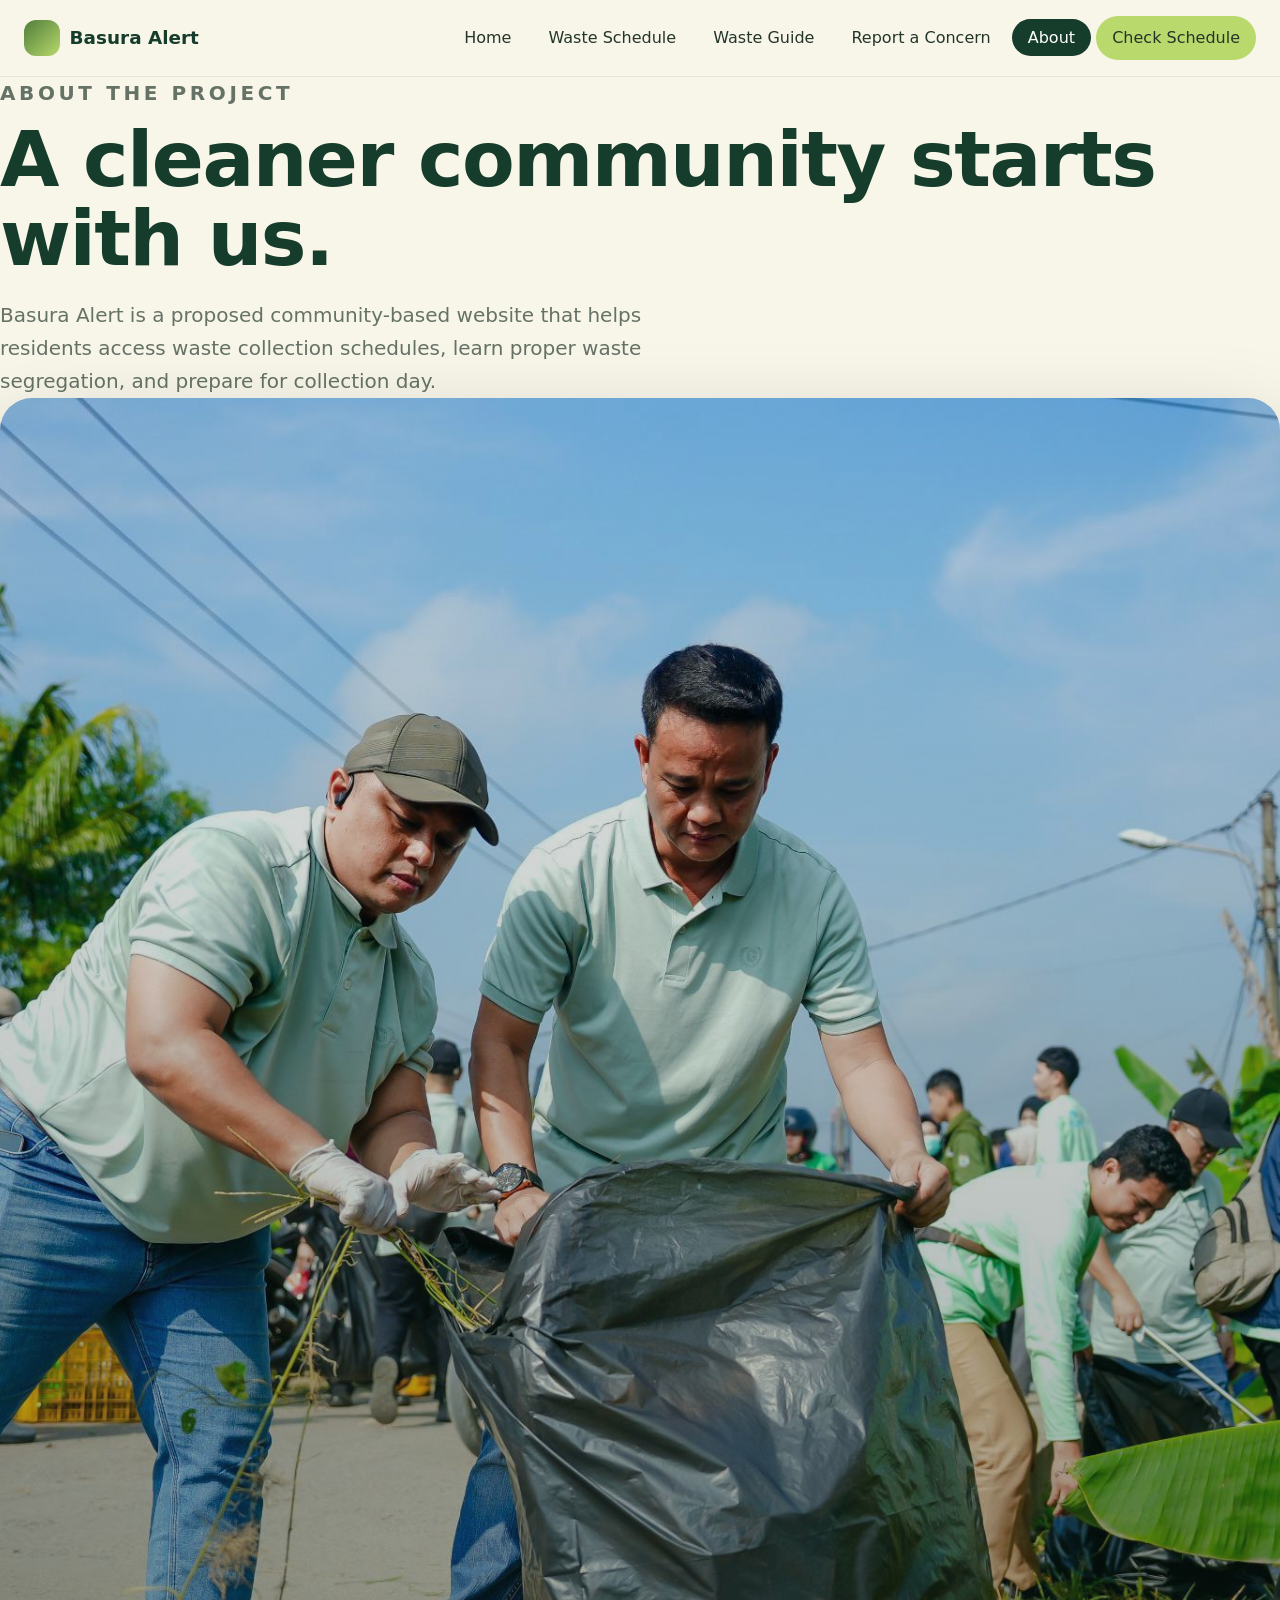
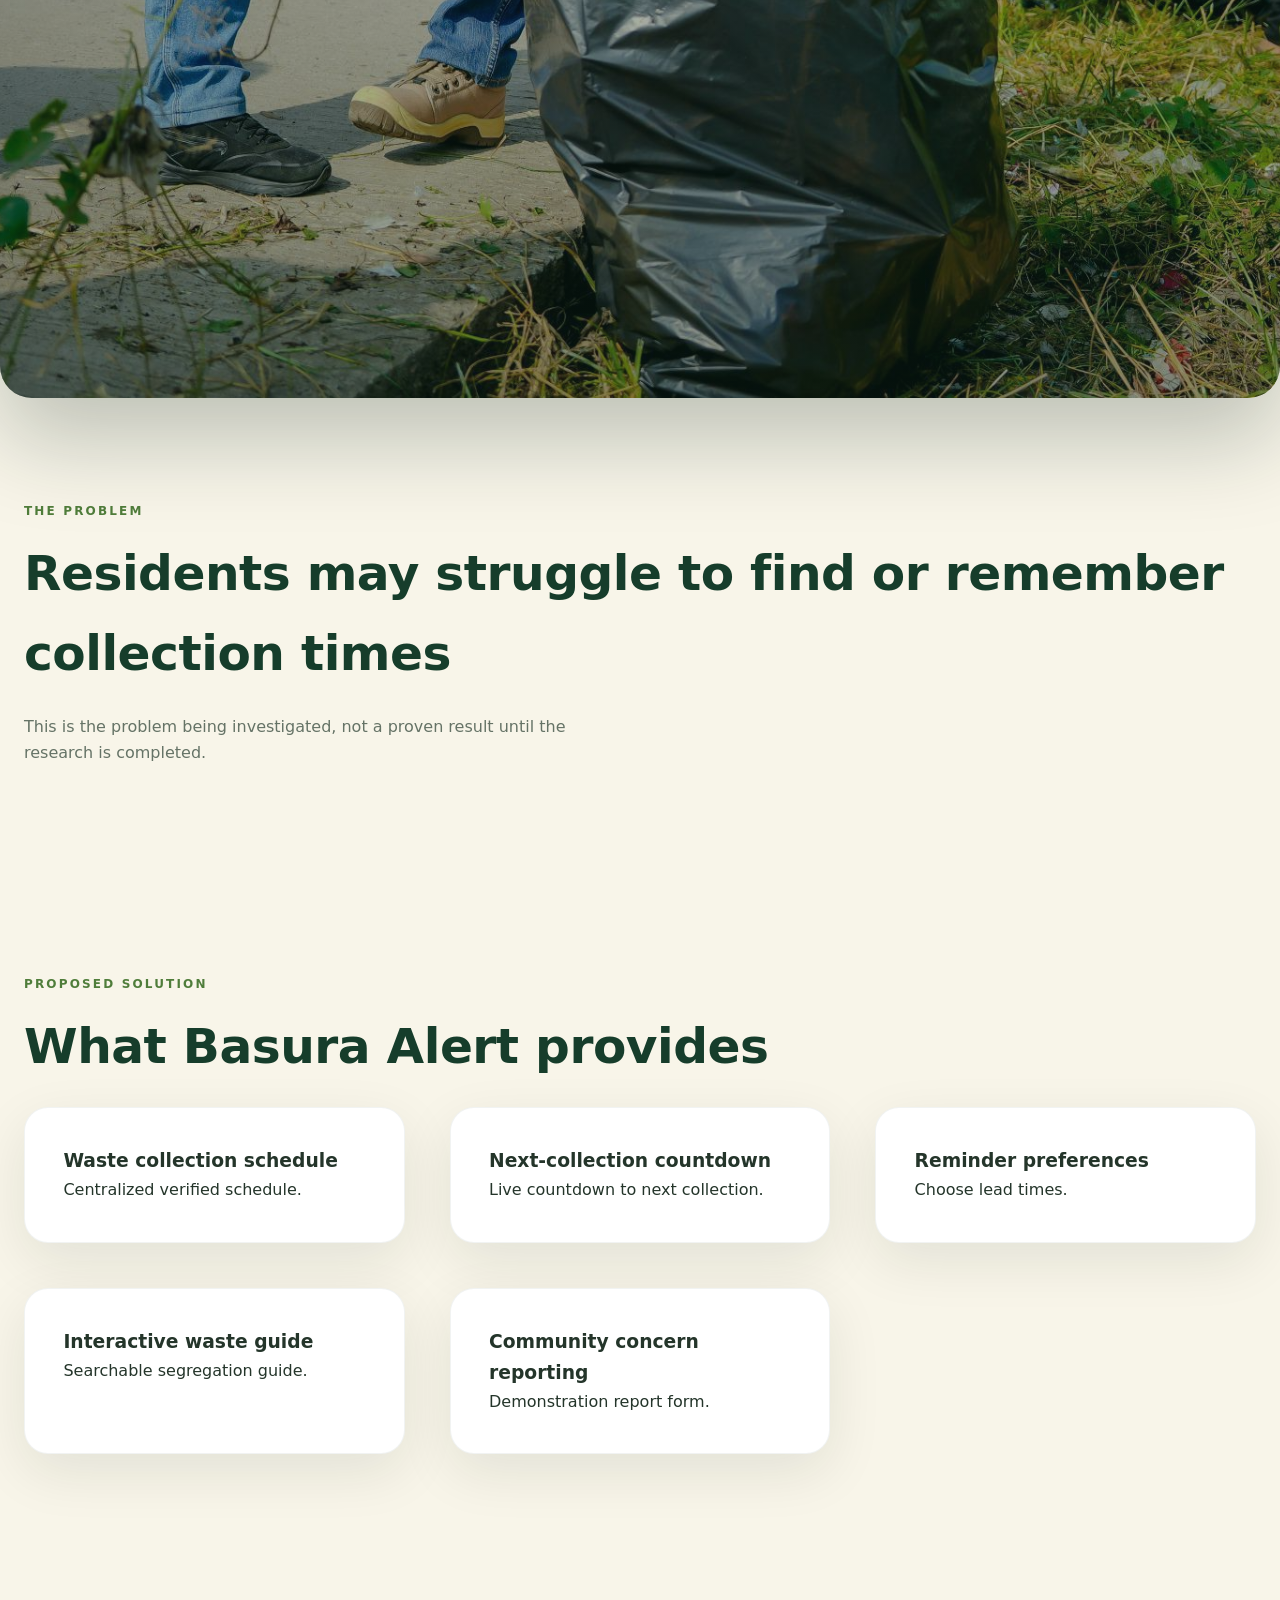
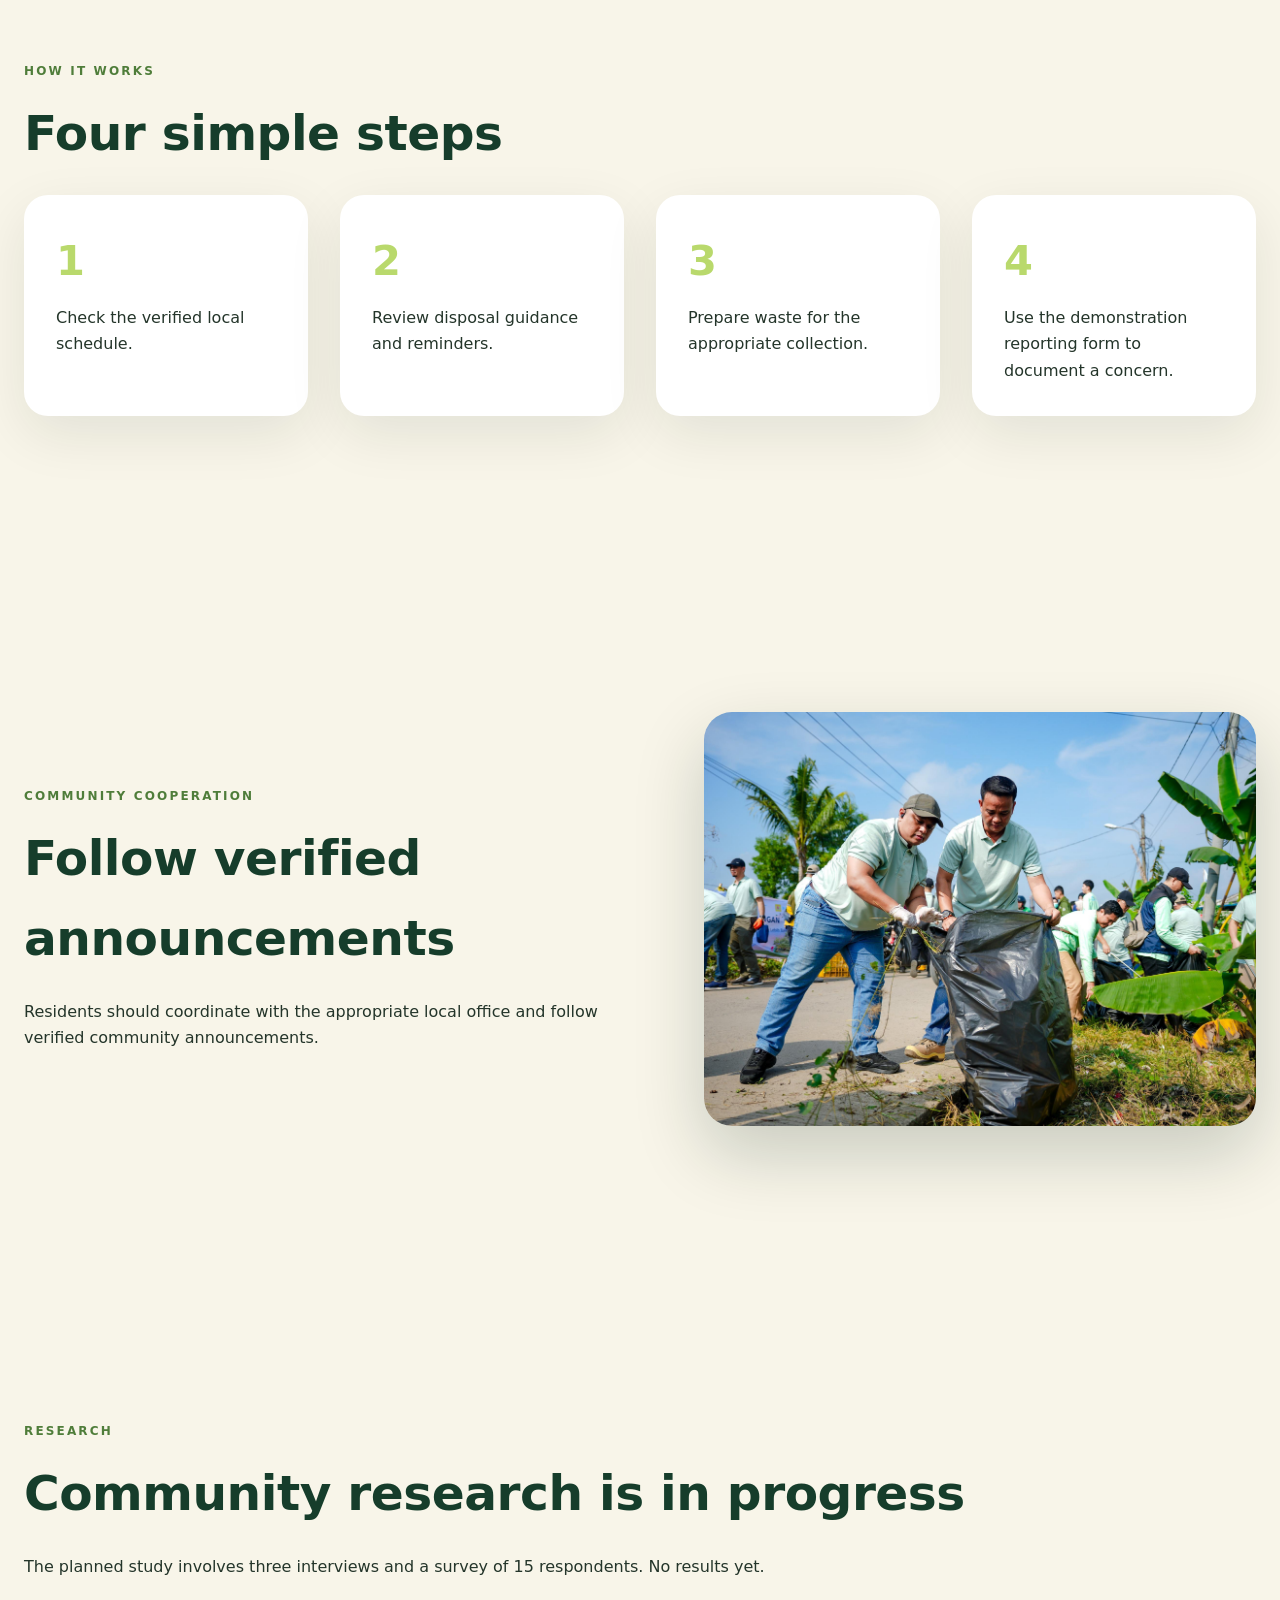
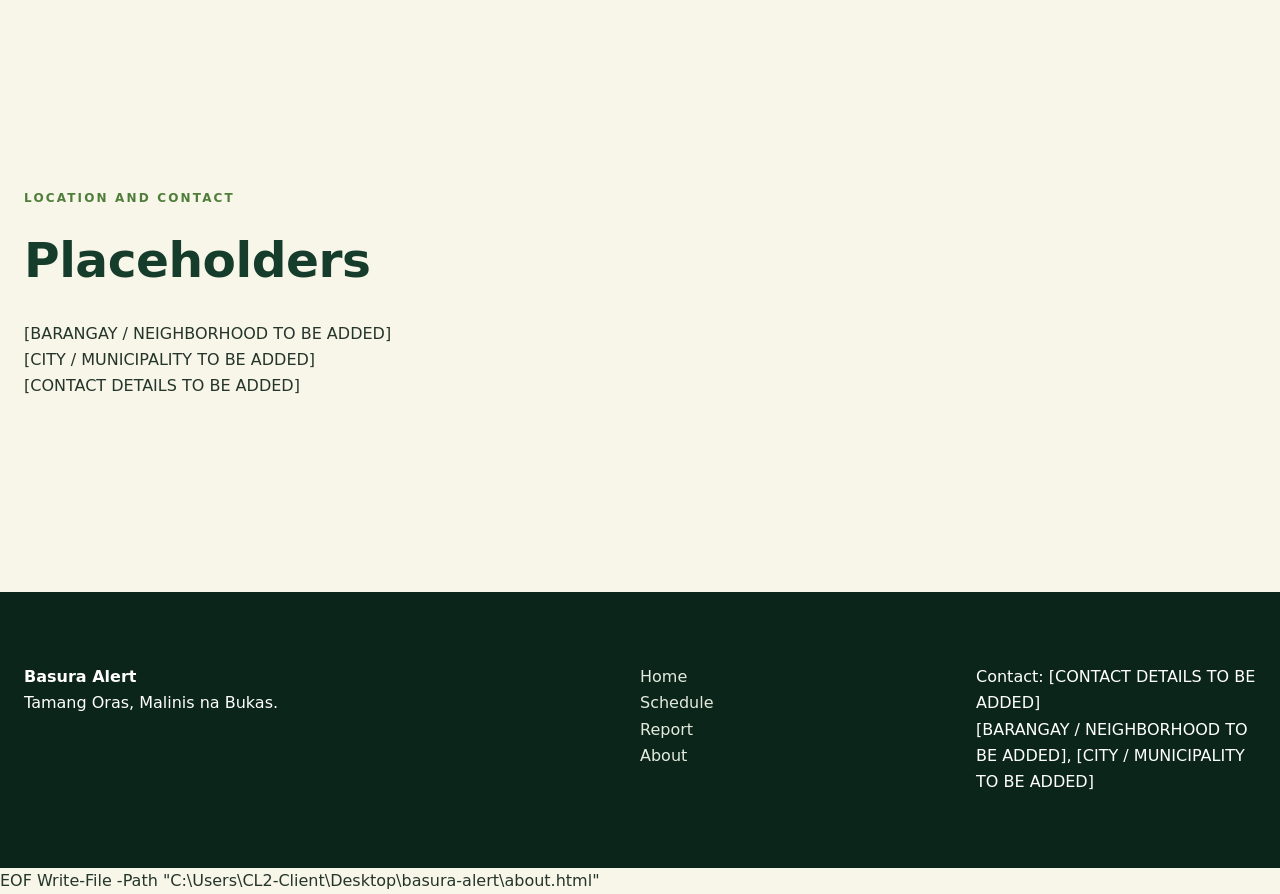
==== about.html @ 5c28e314 "Initial commit of Basura Alert website" ====
<!DOCTYPE html>
<html lang="en">
<head>
  <meta charset="UTF-8" />
  <meta name="viewport" content="width=device-width, initial-scale=1.0" />
  <title>Basura Alert — About</title>
  <link rel="stylesheet" href="css/style.css" />
</head>
<body>
  <header class="site-header">
    <div class="inner">
      <a class="brand" href="index.html"><span class="brand-mark"></span> Basura Alert</a>
      <button class="nav-toggle" aria-label="Toggle navigation">Menu</button>
      <nav class="menu">
        <a href="index.html">Home</a>
        <a href="schedule.html">Waste Schedule</a>
        <a href="schedule.html#guide">Waste Guide</a>
        <a href="report.html">Report a Concern</a>
        <a href="about.html" class="active">About</a>
        <a class="btn" href="schedule.html">Check Schedule</a>
      </nav>
    </div>
  </header>
  <main>
    <section class="hero" style="min-height:70vh">
      <div>
        <p class="eyebrow">About the project</p>
        <h1>A cleaner community starts with us.</h1>
        <p>Basura Alert is a proposed community-based website that helps residents access waste collection schedules, learn proper waste segregation, and prepare for collection day.</p>
      </div>
      <div class="hero-media">
        <img src="assets/images/community-cleanup.jpg" alt="Community cleanup" />
      </div>
    </section>

    <section class="section">
      <p class="eyebrow">The problem</p>
      <h2 class="section-title">Residents may struggle to find or remember collection times</h2>
      <p style="max-width:60ch;color:var(--muted)">This is the problem being investigated, not a proven result until the research is completed.</p>
    </section>

    <section class="section">
      <p class="eyebrow">Proposed solution</p>
      <h2 class="section-title">What Basura Alert provides</h2>
      <div class="grid-3">
        <div class="card"><h3>Waste collection schedule</h3><p>Centralized verified schedule.</p></div>
        <div class="card"><h3>Next-collection countdown</h3><p>Live countdown to next collection.</p></div>
        <div class="card"><h3>Reminder preferences</h3><p>Choose lead times.</p></div>
        <div class="card"><h3>Interactive waste guide</h3><p>Searchable segregation guide.</p></div>
        <div class="card"><h3>Community concern reporting</h3><p>Demonstration report form.</p></div>
      </div>
    </section>

    <section class="section">
      <p class="eyebrow">How it works</p>
      <h2 class="section-title">Four simple steps</h2>
      <div class="how">
        <div class="step"><div class="step-num">1</div><p>Check the verified local schedule.</p></div>
        <div class="step"><div class="step-num">2</div><p>Review disposal guidance and reminders.</p></div>
        <div class="step"><div class="step-num">3</div><p>Prepare waste for the appropriate collection.</p></div>
        <div class="step"><div class="step-num">4</div><p>Use the demonstration reporting form to document a concern.</p></div>
      </div>
    </section>

    <section class="section">
      <div class="feature">
        <div>
          <p class="eyebrow">Community cooperation</p>
          <h2 class="section-title">Follow verified announcements</h2>
          <p>Residents should coordinate with the appropriate local office and follow verified community announcements.</p>
        </div>
        <img src="assets/images/community-cleanup.jpg" alt="Community cleanup" />
      </div>
    </section>

    <section class="section">
      <p class="eyebrow">Research</p>
      <h2 class="section-title">Community research is in progress</h2>
      <p>The planned study involves three interviews and a survey of 15 respondents. No results yet.</p>
    </section>

    <section class="section">
      <p class="eyebrow">Location and contact</p>
      <h2 class="section-title">Placeholders</h2>
      <p>[BARANGAY / NEIGHBORHOOD TO BE ADDED]</p>
      <p>[CITY / MUNICIPALITY TO BE ADDED]</p>
      <p>[CONTACT DETAILS TO BE ADDED]</p>
    </section>
  </main>
  <footer class="site-footer">
    <div class="inner">
      <div><strong>Basura Alert</strong><p>Tamang Oras, Malinis na Bukas.</p></div>
      <div><a href="index.html">Home</a><br><a href="schedule.html">Schedule</a><br><a href="report.html">Report</a><br><a href="about.html">About</a></div>
      <div>Contact: [CONTACT DETAILS TO BE ADDED]<br>[BARANGAY / NEIGHBORHOOD TO BE ADDED], [CITY / MUNICIPALITY TO BE ADDED]</div>
    </div>
  </footer>
  <script src="js/config.js"></script>
  <script src="js/schedule-core.js"></script>
  <script src="js/main.js"></script>
</body>
</html>
EOF
Write-File -Path "C:\Users\CL2-Client\Desktop\basura-alert\about.html"
---- css/style.css ----
:root{
  --forest:#163D2B;--evergreen:#0B251B;--leaf:#4F7D3A;--lime:#B9D96C;--moss:#A7B98A;--sage:#E4EBDD;--cream:#F8F5E9;--white:#FFFFFF;--earth:#8C6846;--text:#24352A;--muted:#657366;--radius:20px;--shadow:0 24px 70px rgba(11,37,27,.14);
}
*{box-sizing:border-box;margin:0;padding:0}
html,body{overflow-x:hidden}
body{font-family:"Segoe UI",system-ui,sans-serif;background:var(--cream);color:var(--text);line-height:1.65}
a{color:var(--leaf);text-decoration:none}a:hover{text-decoration:underline}
img,video{max-width:100%;height:auto;display:block}
.site-header{position:sticky;top:0;z-index:50;background:rgba(248,245,233,.9);backdrop-filter:blur(12px);border-bottom:1px solid rgba(22,61,43,.08)}
.site-header .inner{max-width:1280px;margin:0 auto;display:flex;align-items:center;justify-content:space-between;padding:1rem 1.5rem;gap:1rem}
.brand{display:flex;align-items:center;gap:.6rem;font-weight:700;color:var(--forest);font-size:1.15rem}
.brand-mark{width:36px;height:36px;border-radius:12px;background:linear-gradient(135deg,var(--leaf),var(--lime));display:inline-block}
nav.menu a{padding:.55rem 1rem;border-radius:999px;color:var(--text);font-weight:500;transition:background .2s,color .2s}
nav.menu a.active,nav.menu a:hover{background:var(--forest);color:#fff;text-decoration:none}
.btn{display:inline-block;background:var(--lime);color:var(--evergreen);padding:.9rem 1.6rem;border-radius:999px;border:none;cursor:pointer;font-weight:700;transition:transform .2s,filter .2s}
.btn:hover{filter:brightness(.95);transform:translateY(-2px);text-decoration:none}
.btn.secondary{background:transparent;color:var(--forest);border:1.5px solid var(--forest)}
.hero-campaign{position:relative;min-height:80vh;display:flex;align-items:center;padding:4rem 1.5rem;background-color:#123D2B;background-image:linear-gradient(90deg,rgba(11,37,27,.85),rgba(11,37,27,.35)),url('../assets/images/eco-hero.jpg');background-size:cover;background-position:center;color:#fff;border-radius:0 0 32px 32px}
.hero-campaign .inner{max-width:1280px;margin:0 auto;width:100%}
.hero-campaign h1{font-size:clamp(2.8rem,6vw,5rem);line-height:1.02;color:#fff;margin-bottom:1.2rem}
.hero-campaign p{font-size:1.25rem;color:#e4ebdd;max-width:54ch}
.hero-campaign .btn{background:#B9D96C;color:#0B251B}
.hero-campaign .btn.secondary{background:transparent;color:#fff;border:1.5px solid #fff}
.hero-media{position:relative;border-radius:32px;overflow:hidden;box-shadow:0 40px 90px rgba(11,37,27,.25);aspect-ratio:4/5;background:var(--sage)}
.hero-media::after{content:"";position:absolute;inset:0;background:linear-gradient(180deg,rgba(11,37,27,.08),rgba(11,37,27,.45))}
.hero-media img{width:100%;height:100%;object-fit:cover}
.hero h1{font-size:clamp(2.8rem,6vw,5rem);line-height:1.02;color:var(--forest);margin-bottom:1.3rem;letter-spacing:-.02em}
.hero p{font-size:1.25rem;color:var(--muted);max-width:54ch}
.hero-actions{display:flex;gap:1rem;flex-wrap:wrap;margin-top:2.4rem}
.status-pill{display:inline-flex;align-items:center;gap:.6rem;background:rgba(255,255,255,.92);padding:.65rem 1.15rem;border-radius:999px;font-size:.9rem;box-shadow:0 12px 36px rgba(11,37,27,.12);margin-top:1.7rem;border:1px solid rgba(22,61,43,.1)}
.section{max-width:1280px;margin:0 auto;padding:6.5rem 1.5rem}
.section-title{font-size:clamp(2.1rem,3.8vw,3.2rem);color:var(--forest);margin-bottom:1.3rem;letter-spacing:-.01em}
.eyebrow{color:var(--leaf);font-weight:700;text-transform:uppercase;letter-spacing:.18em;font-size:.75rem;margin-bottom:.7rem}
.grid-2{display:grid;grid-template-columns:1fr 1fr;gap:4.5rem}
.grid-3{display:grid;grid-template-columns:repeat(3,1fr);gap:2.8rem}
.card{background:#fff;border-radius:24px;box-shadow:0 18px 55px rgba(11,37,27,.09);padding:2.4rem;border:1px solid rgba(22,61,43,.06)}
.feature{display:grid;grid-template-columns:1.1fr 1fr;gap:4.5rem;align-items:center;margin:5.5rem 0}
.feature img{border-radius:28px;box-shadow:0 28px 70px rgba(11,37,27,.2);width:100%;aspect-ratio:4/3;object-fit:cover}
.feature.reverse{direction:rtl}.feature.reverse>*{direction:ltr}
.how{display:grid;grid-template-columns:repeat(4,1fr);gap:2rem}
.step{background:#fff;border-radius:24px;padding:2rem;box-shadow:0 18px 55px rgba(11,37,27,.09);transition:transform .25s}
.step:hover{transform:translateY(-6px)}
.step-num{font-size:2.6rem;font-weight:800;color:var(--lime);margin-bottom:.6rem}
.cta-final{background:linear-gradient(135deg,var(--forest),var(--evergreen));color:#fff;border-radius:40px;padding:5.5rem 2rem;text-align:center;margin:5.5rem auto;max-width:1280px;box-shadow:0 40px 90px rgba(11,37,27,.28)}
.cta-final h2{color:#fff;font-size:clamp(2.4rem,4.8vw,3.6rem);margin-bottom:1.2rem}
.site-footer{background:var(--evergreen);color:#fff;padding:4.5rem 1.5rem;margin-top:5.5rem}
.site-footer .inner{max-width:1280px;margin:0 auto;display:grid;grid-template-columns:2fr 1fr 1fr;gap:3.5rem}
.site-footer a{color:var(--sage);transition:color .2s}.site-footer a:hover{color:#fff}
@media(max-width:900px){.hero{grid-template-columns:1fr;min-height:auto;gap:3rem}.grid-2,.grid-3,.feature,.how{grid-template-columns:1fr}.feature.reverse{direction:ltr}}
.nav-toggle{display:none}
@media(max-width:700px){.nav-toggle{display:inline-block;background:transparent;border:1px solid var(--forest);color:var(--forest);padding:.4rem .7rem;border-radius:8px;cursor:pointer}.menu{display:none;flex-direction:column;width:100%;gap:.25rem}.menu.open{display:flex}.menu a{display:block}}
.fallback-img{display:flex;align-items:center;justify-content:center;background:linear-gradient(135deg,var(--sage),var(--pale, #E4EBDD));color:var(--forest);font-weight:600;min-height:200px;border-radius:24px}
.calendar,.cal-grid{display:grid;grid-template-columns:repeat(7,1fr);gap:.65rem}
.cal-day{background:#fff;border:1px solid #dfe5df;border-radius:16px;padding:.9rem;text-align:center;min-height:98px;transition:transform .2s}
.cal-day:hover{transform:translateY(-2px)}
.cal-day.today{border:2px solid var(--forest);background:var(--sage)}
.cal-day.collection{background:#f4f8e8}
@media(max-width:600px){.calendar,.cal-grid{grid-template-columns:repeat(4,1fr)}}
input,textarea,select{width:100%;padding:.9rem;border:1px solid #dfe5df;border-radius:16px;font:inherit;background:#fff}
input:focus,textarea:focus,select:focus,button:focus,a:focus{outline:3px solid var(--lime);outline-offset:3px}
.notice{background:#fff8e1;border-left:4px solid var(--earth);padding:1rem 1.25rem;border-radius:14px;margin:1rem 0}
.banner{background:var(--sage);color:var(--forest);padding:1rem 1.25rem;border-radius:14px;margin:1rem 0}
.media-box{background:linear-gradient(135deg,var(--sage),#dfeadf);border:2px dashed #9e9e9e;border-radius:24px;min-height:220px;display:flex;align-items:center;justify-content:center;color:var(--muted);padding:1rem;text-align:center}
.status.success{background:var(--sage);color:var(--forest);padding:.9rem;border-radius:14px;margin-top:1rem}
.status.error{background:#fdecea;color:#a63a2f;padding:.9rem;border-radius:14px;margin-top:1rem}
.product-mock{background:#fff;border-radius:28px;box-shadow:0 40px 90px rgba(11,37,27,.18);padding:2.2rem;border:1px solid rgba(22,61,43,.08)}
.mock-row{display:grid;grid-template-columns:1fr 1fr;gap:1.2rem;margin-top:1.2rem}
.mock-card{background:var(--cream);border-radius:16px;padding:1.2rem}
.mock-card strong{color:var(--forest)}
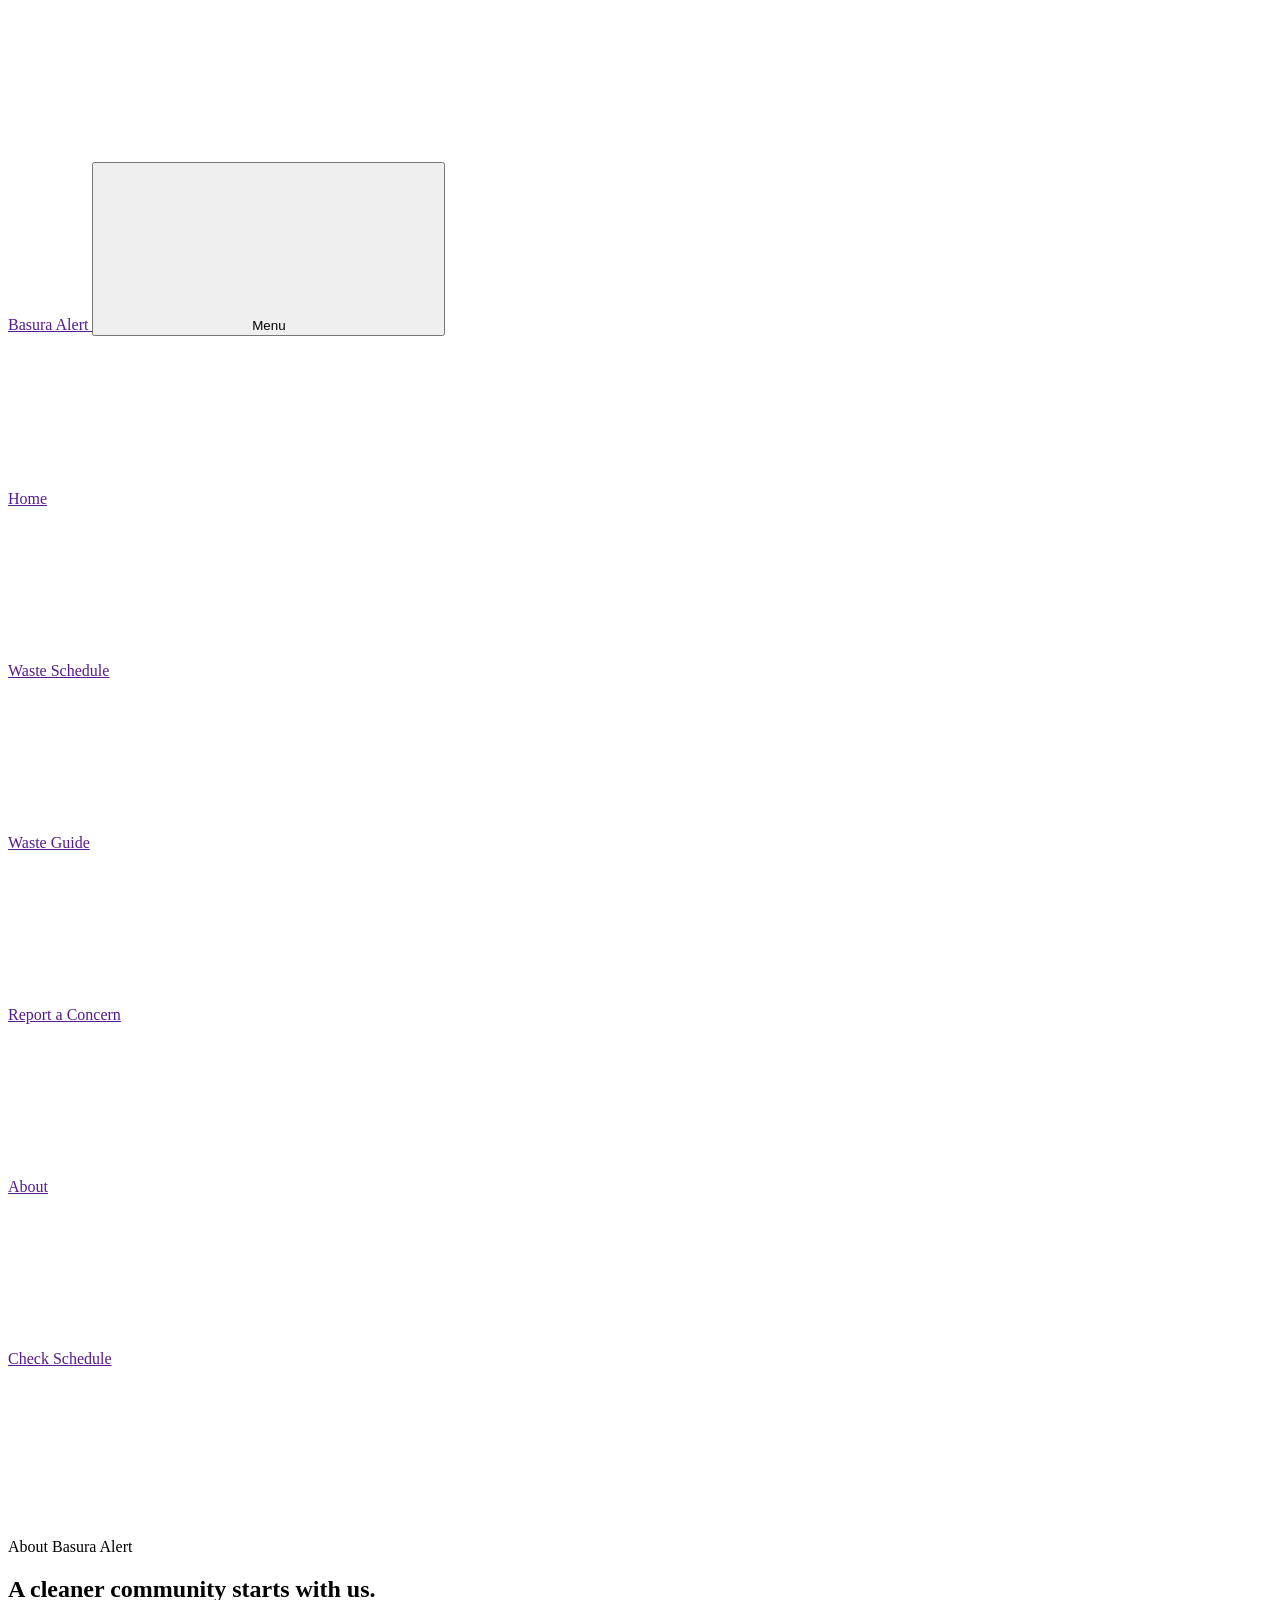
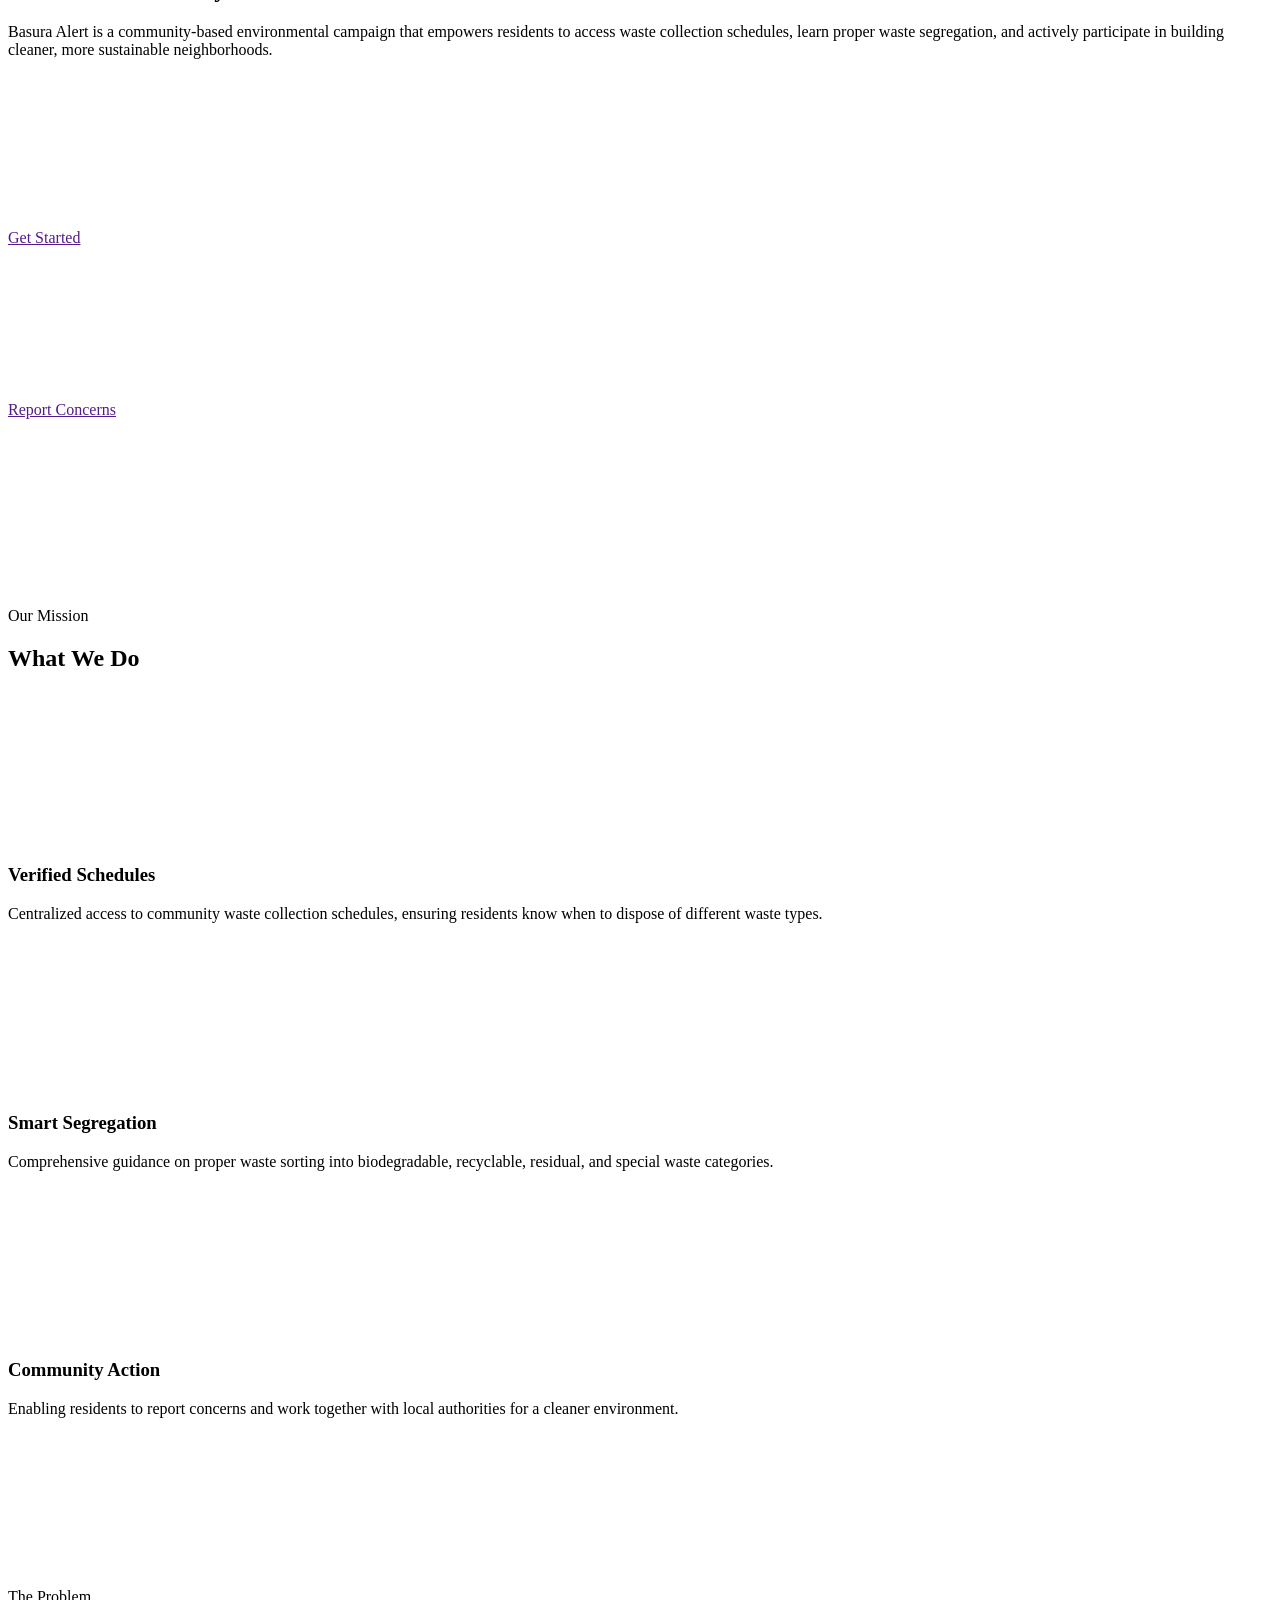
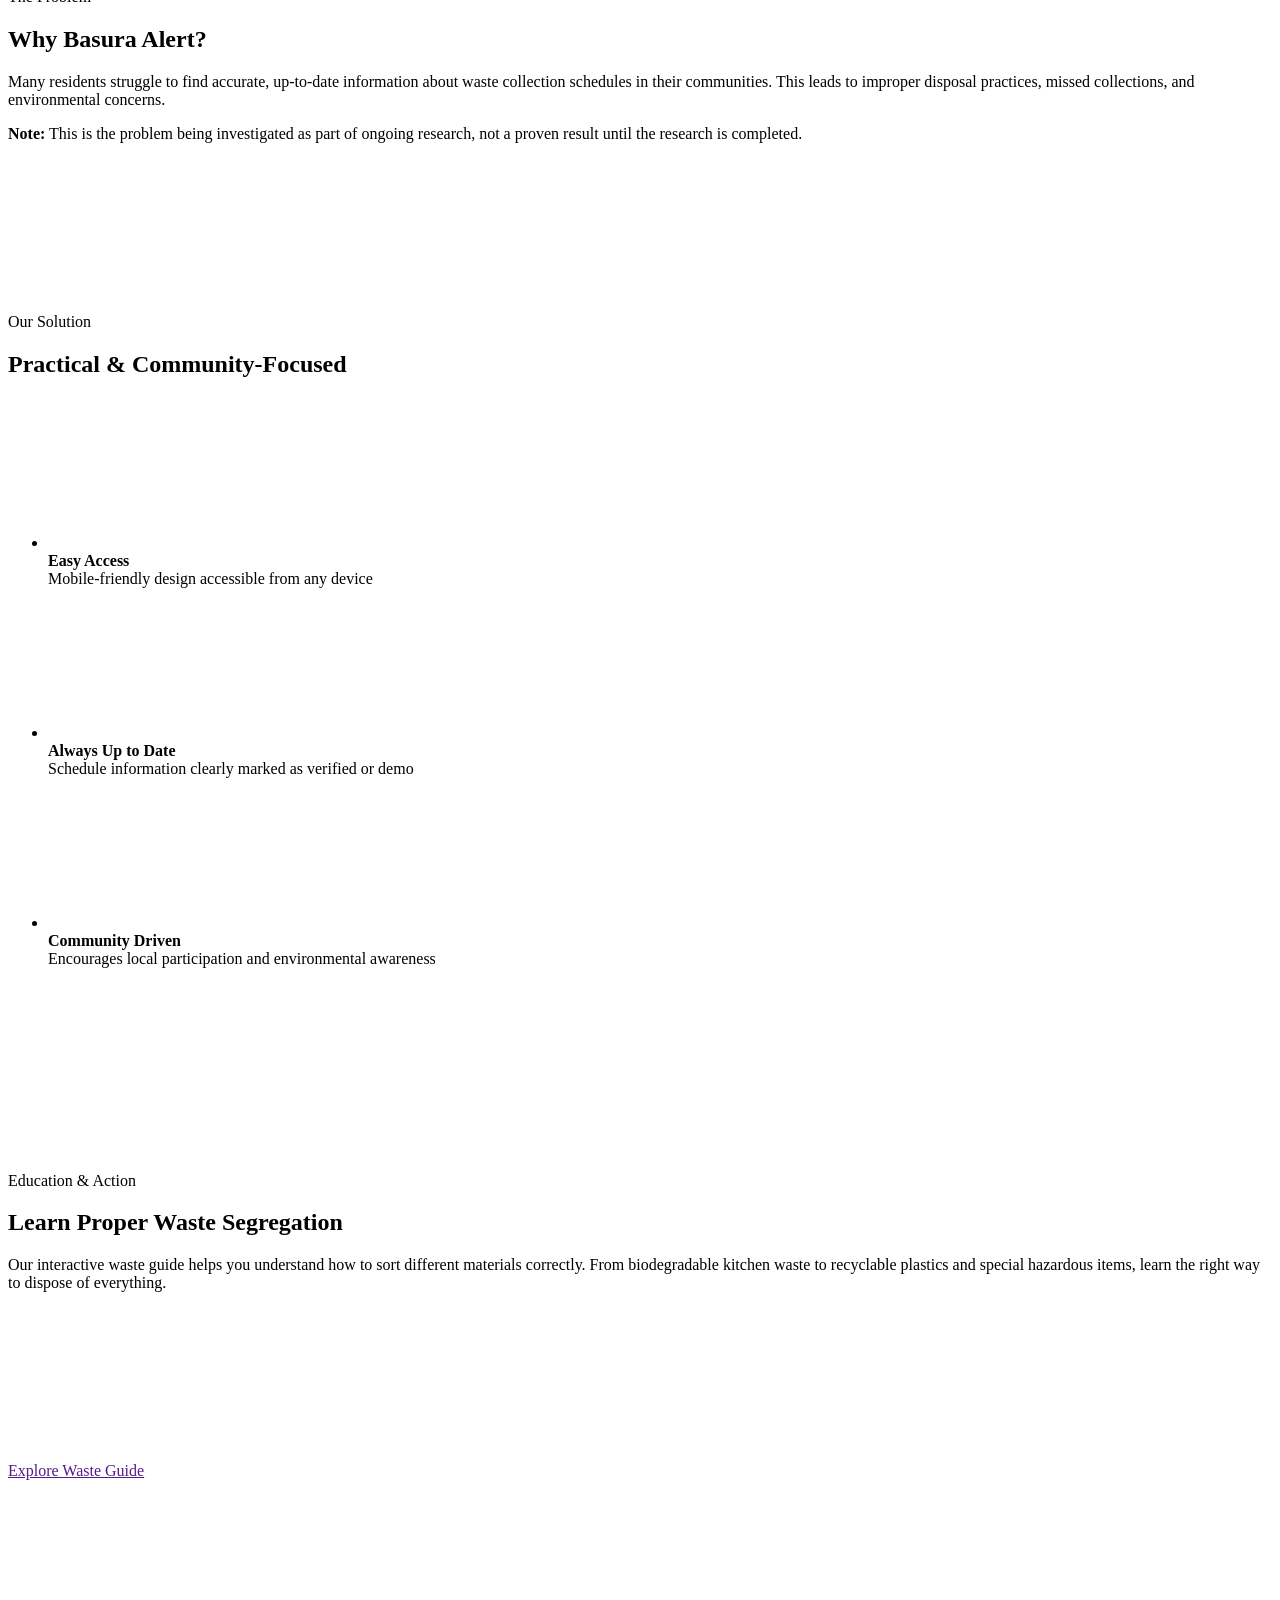
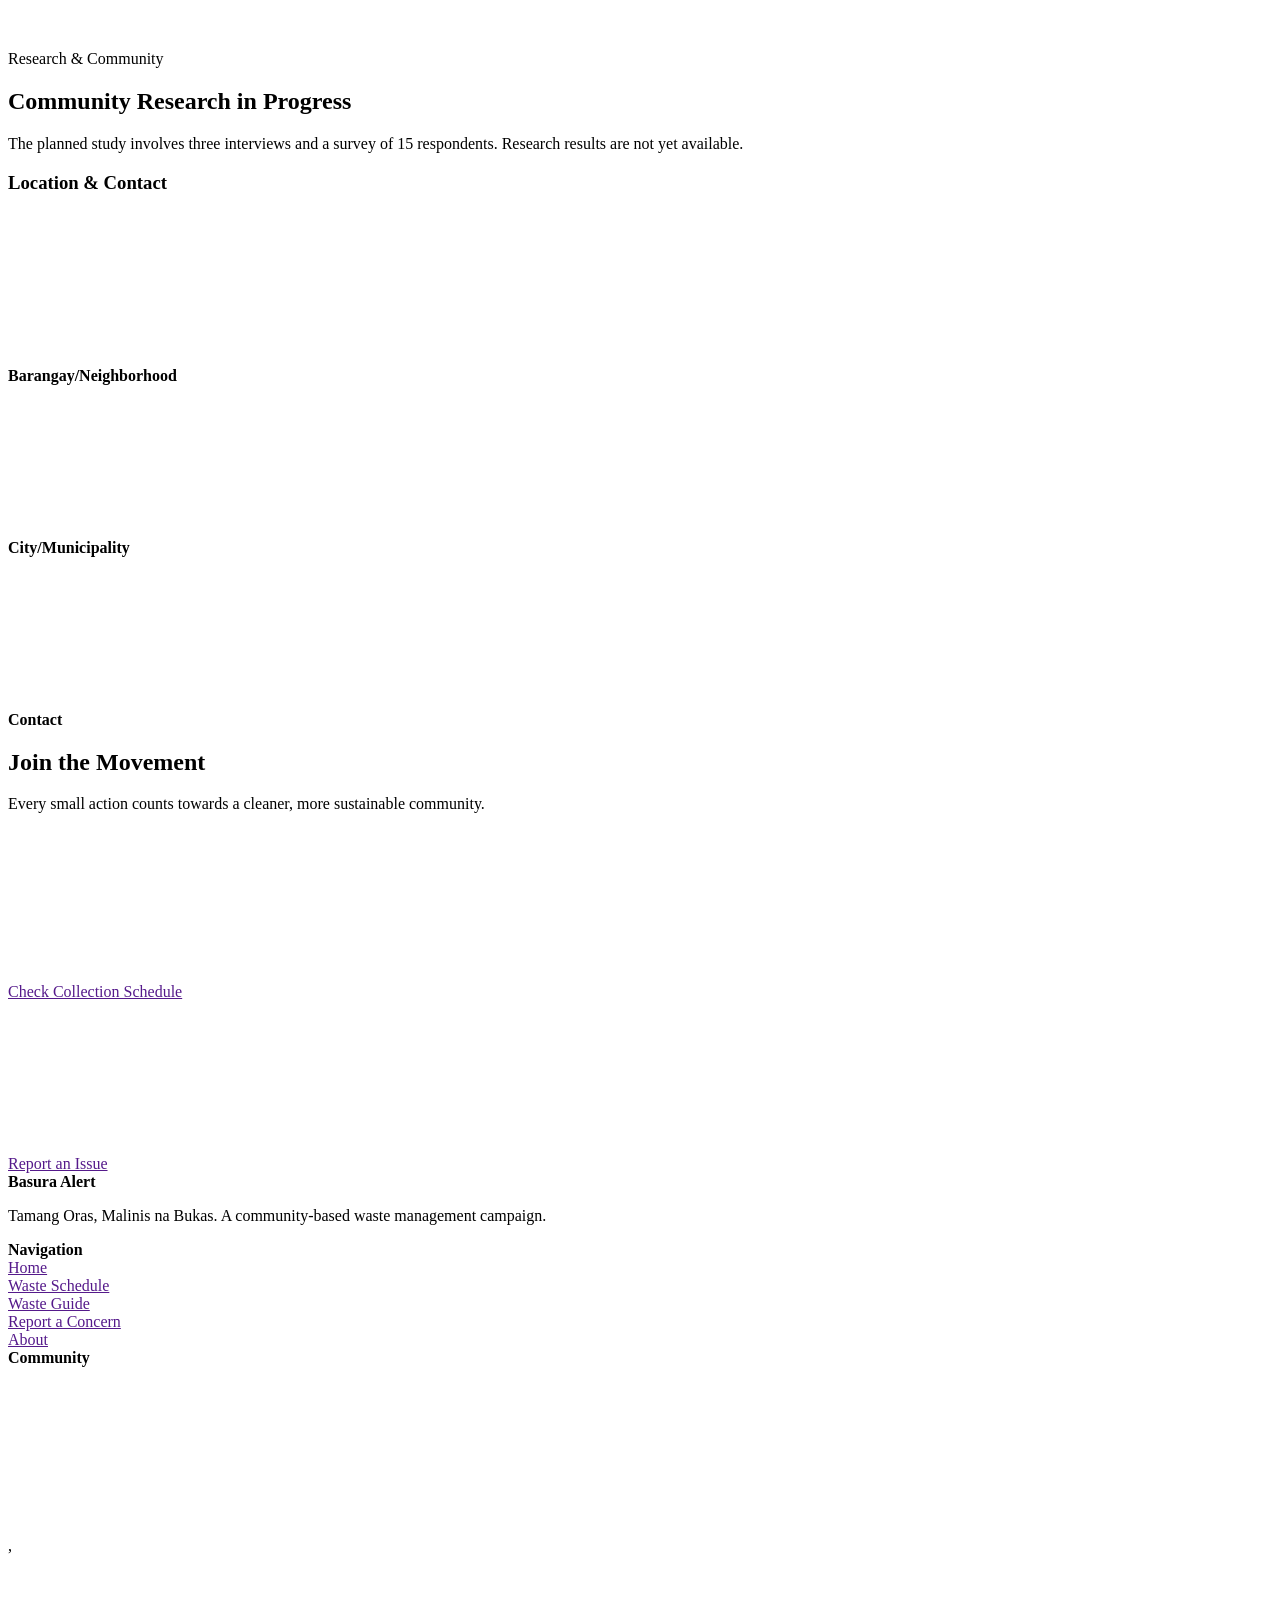
==== commit 3b235b2e: "Redesign Basura Alert environmental campaign website" ====
--- a/about.html
+++ b/about.html
@@ -1,103 +1,373 @@
-<!DOCTYPE html>
-<html lang="en">
+﻿<!DOCTYPE html>
+<html lang=""en"">
 <head>
-  <meta charset="UTF-8" />
-  <meta name="viewport" content="width=device-width, initial-scale=1.0" />
+  <meta charset=""UTF-8"" />
+  <meta name=""viewport"" content=""width=device-width, initial-scale=1.0"" />
   <title>Basura Alert — About</title>
-  <link rel="stylesheet" href="css/style.css" />
+  <link rel=""stylesheet"" href=""css/style.css"" />
 </head>
 <body>
-  <header class="site-header">
-    <div class="inner">
-      <a class="brand" href="index.html"><span class="brand-mark"></span> Basura Alert</a>
-      <button class="nav-toggle" aria-label="Toggle navigation">Menu</button>
-      <nav class="menu">
-        <a href="index.html">Home</a>
-        <a href="schedule.html">Waste Schedule</a>
-        <a href="schedule.html#guide">Waste Guide</a>
-        <a href="report.html">Report a Concern</a>
-        <a href="about.html" class="active">About</a>
-        <a class="btn" href="schedule.html">Check Schedule</a>
+  <header class=""site-header"">
+    <div class=""inner"">
+      <a class=""brand"" href=""index.html"">
+        <span class=""brand-mark"">
+          <svg width=""24"" height=""24"" viewBox=""0 0 24 24"" fill=""none"" stroke=""currentColor"" stroke-width=""2"" stroke-linecap=""round"" stroke-linejoin=""round"">
+            <path d=""M11 20A7 7 0 0 1 9.8 6.1C15.5 5 17 4.48 19 2c1 2 2 4.18 2 8 0 5.5-4.78 10-10 10Z""></path>
+            <path d=""M2 21c0-3 1.85-5.36 5.08-6C9.5 14.52 12 13 13 12""></path>
+          </svg>
+        </span>
+        Basura Alert
+      </a>
+      <button class=""nav-toggle"" aria-label=""Toggle navigation"">
+        <svg width=""18"" height=""18"" viewBox=""0 0 24 24"" fill=""none"" stroke=""currentColor"" stroke-width=""2"" stroke-linecap=""round"" stroke-linejoin=""round"">
+          <line x1=""3"" y1=""12"" x2=""21"" y2=""12""></line>
+          <line x1=""3"" y1=""6"" x2=""21"" y2=""6""></line>
+          <line x1=""3"" y1=""18"" x2=""21"" y2=""18""></line>
+        </svg>
+        Menu
+      </button>
+      <nav class=""menu"">
+        <a href=""index.html"">
+          <svg width=""18"" height=""18"" viewBox=""0 0 24 24"" fill=""none"" stroke=""currentColor"" stroke-width=""2"" stroke-linecap=""round"" stroke-linejoin=""round"">
+            <path d=""m3 9 9-7 9 7v11a2 2 0 0 1-2 2H5a2 2 0 0 1-2-2z""></path>
+            <polyline points=""9 22 9 12 15 12 15 22""></polyline>
+          </svg>
+          Home
+        </a>
+        <a href=""schedule.html"">
+          <svg width=""18"" height=""18"" viewBox=""0 0 24 24"" fill=""none"" stroke=""currentColor"" stroke-width=""2"" stroke-linecap=""round"" stroke-linejoin=""round"">
+            <rect width=""18"" height=""18"" x=""3"" y=""4"" rx=""2"" ry=""2""></rect>
+            <line x1=""16"" x2=""16"" y1=""2"" y2=""6""></line>
+            <line x1=""8"" x2=""8"" y1=""2"" y2=""6""></line>
+            <line x1=""3"" x2=""21"" y1=""10"" y2=""10""></line>
+          </svg>
+          Waste Schedule
+        </a>
+        <a href=""schedule.html#guide"">
+          <svg width=""18"" height=""18"" viewBox=""0 0 24 24"" fill=""none"" stroke=""currentColor"" stroke-width=""2"" stroke-linecap=""round"" stroke-linejoin=""round"">
+            <circle cx=""12"" cy=""12"" r=""10""></circle>
+            <path d=""M12 16v-4""></path>
+            <path d=""M12 8h.01""></path>
+          </svg>
+          Waste Guide
+        </a>
+        <a href=""report.html"">
+          <svg width=""18"" height=""18"" viewBox=""0 0 24 24"" fill=""none"" stroke=""currentColor"" stroke-width=""2"" stroke-linecap=""round"" stroke-linejoin=""round"">
+            <path d=""M10.29 3.86L1.82 18a2 2 0 0 0 1.71 3h16.94a2 2 0 0 0 1.71-3L13.71 3.86a2 2 0 0 0-3.42 0z""></path>
+            <line x1=""12"" y1=""9"" x2=""12"" y2=""13""></line>
+            <line x1=""12"" y1=""17"" x2=""12.01"" y2=""17""></line>
+          </svg>
+          Report a Concern
+        </a>
+        <a href=""about.html"" class=""active"">
+          <svg width=""18"" height=""18"" viewBox=""0 0 24 24"" fill=""none"" stroke=""currentColor"" stroke-width=""2"" stroke-linecap=""round"" stroke-linejoin=""round"">
+            <circle cx=""12"" cy=""12"" r=""10""></circle>
+            <path d=""M12 16v-4""></path>
+            <path d=""M12 8h.01""></path>
+          </svg>
+          About
+        </a>
+        <a class=""btn"" href=""schedule.html"">
+          <svg width=""18"" height=""18"" viewBox=""0 0 24 24"" fill=""none"" stroke=""currentColor"" stroke-width=""2"" stroke-linecap=""round"" stroke-linejoin=""round"">
+            <rect width=""18"" height=""18"" x=""3"" y=""4"" rx=""2"" ry=""2""></rect>
+            <line x1=""16"" x2=""16"" y1=""2"" y2=""6""></line>
+            <line x1=""8"" x2=""8"" y1=""2"" y2=""6""></line>
+            <line x1=""3"" x2=""21"" y1=""10"" y2=""10""></line>
+          </svg>
+          Check Schedule
+        </a>
       </nav>
     </div>
   </header>
+
   <main>
-    <section class="hero" style="min-height:70vh">
+    <section class=""section"" style=""padding-top: 4rem; padding-bottom: 3rem;"">
+      <div class=""feature"">
+        <div class=""feature-content"">
+          <p class=""eyebrow"">
+            <svg width=""16"" height=""16"" viewBox=""0 0 24 24"" fill=""none"" stroke=""currentColor"" stroke-width=""2"" stroke-linecap=""round"" stroke-linejoin=""round"">
+              <circle cx=""12"" cy=""12"" r=""10""></circle>
+              <path d=""M12 16v-4""></path>
+              <path d=""M12 8h.01""></path>
+            </svg>
+            About Basura Alert
+          </p>
+          <h1 class=""section-title"">A cleaner community starts with us.</h1>
+          <p style=""font-size: 1.15rem; color: var(--muted-text); margin-bottom: 2rem;"">Basura Alert is a community-based environmental campaign that empowers residents to access waste collection schedules, learn proper waste segregation, and actively participate in building cleaner, more sustainable neighborhoods.</p>
+          <div style=""display: flex; gap: 1rem; flex-wrap: wrap;"">
+            <a class=""btn"" href=""schedule.html"">
+              <svg width=""18"" height=""18"" viewBox=""0 0 24 24"" fill=""none"" stroke=""currentColor"" stroke-width=""2"" stroke-linecap=""round"" stroke-linejoin=""round"">
+                <rect width=""18"" height=""18"" x=""3"" y=""4"" rx=""2"" ry=""2""></rect>
+                <line x1=""16"" x2=""16"" y1=""2"" y2=""6""></line>
+                <line x1=""8"" x2=""8"" y1=""2"" y2=""6""></line>
+                <line x1=""3"" x2=""21"" y1=""10"" y2=""10""></line>
+              </svg>
+              Get Started
+            </a>
+            <a class=""btn secondary"" href=""report.html"">
+              <svg width=""18"" height=""18"" viewBox=""0 0 24 24"" fill=""none"" stroke=""currentColor"" stroke-width=""2"" stroke-linecap=""round"" stroke-linejoin=""round"">
+                <path d=""M10.29 3.86L1.82 18a2 2 0 0 0 1.71 3h16.94a2 2 0 0 0 1.71-3L13.71 3.86a2 2 0 0 0-3.42 0z""></path>
+                <line x1=""12"" y1=""9"" x2=""12"" y2=""13""></line>
+                <line x1=""12"" y1=""17"" x2=""12.01"" y2=""17""></line>
+              </svg>
+              Report Concerns
+            </a>
+          </div>
+        </div>
+        <div class=""feature-media"">
+          <img src=""assets/images/community-cleanup.jpg"" alt=""Community members actively cleaning their neighborhood"" onerror=""this.style.display='none';this.parentElement.style.background='linear-gradient(135deg, var(--soft-sage), var(--warm-cream))';"">
+        </div>
+      </div>
+    </section>
+
+    <section class=""section alt"">
+      <div class=""section-inner"">
+        <div class=""section-header"" style=""text-align: center; max-width: 800px; margin: 0 auto 4rem;"">
+          <p class=""eyebrow"">
+            <svg width=""16"" height=""16"" viewBox=""0 0 24 24"" fill=""none"" stroke=""currentColor"" stroke-width=""2"" stroke-linecap=""round"" stroke-linejoin=""round"">
+              <path d=""M9 12l2 2 4-4""></path>
+              <path d=""M21 12c0 1.268-.63 1.39-1.593 2.945a3.324 3.324 0 0 1-1.043 1.043C17.39 16.63 17.268 17 12 17c-5.268 0-5.39-.63-7.945-1.593a3.324 3.324 0 0 1-1.043-1.043C3.63 13.39 3 13.268 3 12c0-1.268.63-1.39 1.593-2.945a3.324 3.324 0 0 1 1.043-1.043C6.61 3.63 6.63 3 12 3c5.39 0-5.39.63 7.945 1.593a3.324 3.324 0 0 1 1.043 1.043C21.63 6.61 21 6.628 21 12z""></path>
+            </svg>
+            Our Mission
+          </p>
+          <h2 class=""section-title"">What We Do</h2>
+        </div>
+        <div class=""grid-3"">
+          <div class=""card"" style=""text-align: center;"">
+            <div style=""width: 70px; height: 70px; border-radius: 50%; background: linear-gradient(135deg, var(--forest-green), var(--fresh-lime)); display: flex; align-items: center; justify-content: center; margin: 0 auto 1.5rem; color: white;"">
+              <svg width=""36"" height=""36"" viewBox=""0 0 24 24"" fill=""none"" stroke=""currentColor"" stroke-width=""2"" stroke-linecap=""round"" stroke-linejoin=""round"">
+                <rect width=""18"" height=""18"" x=""3"" y=""4"" rx=""2"" ry=""2""></rect>
+                <line x1=""16"" x2=""16"" y1=""2"" y2=""6""></line>
+                <line x1=""8"" x2=""8"" y1=""2"" y2=""6""></line>
+                <line x1=""3"" x2=""21"" y1=""10"" y2=""10""></line>
+              </svg>
+            </div>
+            <h3>Verified Schedules</h3>
+            <p style=""color: var(--muted-text);"">Centralized access to community waste collection schedules, ensuring residents know when to dispose of different waste types.</p>
+          </div>
+          <div class=""card"" style=""text-align: center;"">
+            <div style=""width: 70px; height: 70px; border-radius: 50%; background: linear-gradient(135deg, var(--forest-green), var(--fresh-lime)); display: flex; align-items: center; justify-content: center; margin: 0 auto 1.5rem; color: white;"">
+              <svg width=""36"" height=""36"" viewBox=""0 0 24 24"" fill=""none"" stroke=""currentColor"" stroke-width=""2"" stroke-linecap=""round"" stroke-linejoin=""round"">
+                <circle cx=""12"" cy=""12"" r=""3""></circle>
+                <path d=""M12 1v6m0 6v6M5.64 5.64l4.24 4.24m4.24 4.24l4.24 4.24M1 12h6m6 0h6M5.64 18.36l4.24-4.24m4.24-4.24l4.24-4.24""></path>
+              </svg>
+            </div>
+            <h3>Smart Segregation</h3>
+            <p style=""color: var(--muted-text);"">Comprehensive guidance on proper waste sorting into biodegradable, recyclable, residual, and special waste categories.</p>
+          </div>
+          <div class=""card"" style=""text-align: center;"">
+            <div style=""width: 70px; height: 70px; border-radius: 50%; background: linear-gradient(135deg, var(--forest-green), var(--fresh-lime)); display: flex; align-items: center; justify-content: center; margin: 0 auto 1.5rem; color: white;"">
+              <svg width=""36"" height=""36"" viewBox=""0 0 24 24"" fill=""none"" stroke=""currentColor"" stroke-width=""2"" stroke-linecap=""round"" stroke-linejoin=""round"">
+                <path d=""M10.29 3.86L1.82 18a2 2 0 0 0 1.71 3h16.94a2 2 0 0 0 1.71-3L13.71 3.86a2 2 0 0 0-3.42 0z""></path>
+                <line x1=""12"" y1=""9"" x2=""12"" y2=""13""></line>
+                <line x1=""12"" y1=""17"" x2=""12.01"" y2=""17""></line>
+              </svg>
+            </div>
+            <h3>Community Action</h3>
+            <p style=""color: var(--muted-text);"">Enabling residents to report concerns and work together with local authorities for a cleaner environment.</p>
+          </div>
+        </div>
+      </div>
+    </section>
+
+    <section class=""section"">
+      <div class=""grid-2"">
+        <div>
+          <p class=""eyebrow"">
+            <svg width=""16"" height=""16"" viewBox=""0 0 24 24"" fill=""none"" stroke=""currentColor"" stroke-width=""2"" stroke-linecap=""round"" stroke-linejoin=""round"">
+              <path d=""M12 20h9""></path>
+              <path d=""M16.5 3.5a2.121 2.121 0 0 1 3 3L7 19l-4 1 1-4L16.5 3.5z""></path>
+            </svg>
+            The Problem
+          </p>
+          <h2 class=""section-title"">Why Basura Alert?</h2>
+          <p style=""color: var(--muted-text); font-size: 1.05rem; margin-bottom: 1.5rem;"">Many residents struggle to find accurate, up-to-date information about waste collection schedules in their communities. This leads to improper disposal practices, missed collections, and environmental concerns.</p>
+          <p style=""color: var(--muted-text); font-size: 1.05rem;""><strong style=""color: var(--forest-green);"">Note:</strong> This is the problem being investigated as part of ongoing research, not a proven result until the research is completed.</p>
+        </div>
+        <div>
+          <p class=""eyebrow"">
+            <svg width=""16"" height=""16"" viewBox=""0 0 24 24"" fill=""none"" stroke=""currentColor"" stroke-width=""2"" stroke-linecap=""round"" stroke-linejoin=""round"">
+              <path d=""M9 11l3 3L22 4""></path>
+              <path d=""M21 12v7a2 2 0 0 1-2 2H5a2 2 0 0 1-2-2V5a2 2 0 0 1 2-2h11""></path>
+            </svg>
+            Our Solution
+          </p>
+          <h2 class=""section-title"">Practical & Community-Focused</h2>
+          <ul style=""display: flex; flex-direction: column; gap: 1rem;"">
+            <li style=""display: flex; gap: 0.8rem; align-items: flex-start;"">
+              <div style=""width: 24px; height: 24px; border-radius: 50%; background: var(--fresh-lime); display: flex; align-items: center; justify-content: center; flex-shrink: 0; margin-top: 0.2rem;"">
+                <svg width=""14"" height=""14"" viewBox=""0 0 24 24"" fill=""none"" stroke=""var(--forest-green)"" stroke-width=""3"" stroke-linecap=""round"" stroke-linejoin=""round"">
+                  <polyline points=""20 6 9 17 4 12""></polyline>
+                </svg>
+              </div>
+              <div>
+                <strong style=""color: var(--forest-green);"">Easy Access</strong><br>
+                <span style=""color: var(--muted-text);"">Mobile-friendly design accessible from any device</span>
+              </div>
+            </li>
+            <li style=""display: flex; gap: 0.8rem; align-items: flex-start;"">
+              <div style=""width: 24px; height: 24px; border-radius: 50%; background: var(--fresh-lime); display: flex; align-items: center; justify-content: center; flex-shrink: 0; margin-top: 0.2rem;"">
+                <svg width=""14"" height=""14"" viewBox=""0 0 24 24"" fill=""none"" stroke=""var(--forest-green)"" stroke-width=""3"" stroke-linecap=""round"" stroke-linejoin=""round"">
+                  <polyline points=""20 6 9 17 4 12""></polyline>
+                </svg>
+              </div>
+              <div>
+                <strong style=""color: var(--forest-green);"">Always Up to Date</strong><br>
+                <span style=""color: var(--muted-text);"">Schedule information clearly marked as verified or demo</span>
+              </div>
+            </li>
+            <li style=""display: flex; gap: 0.8rem; align-items: flex-start;"">
+              <div style=""width: 24px; height: 24px; border-radius: 50%; background: var(--fresh-lime); display: flex; align-items: center; justify-content: center; flex-shrink: 0; margin-top: 0.2rem;"">
+                <svg width=""14"" height=""14"" viewBox=""0 0 24 24"" fill=""none"" stroke=""var(--forest-green)"" stroke-width=""3"" stroke-linecap=""round"" stroke-linejoin=""round"">
+                  <polyline points=""20 6 9 17 4 12""></polyline>
+                </svg>
+              </div>
+              <div>
+                <strong style=""color: var(--forest-green);"">Community Driven</strong><br>
+                <span style=""color: var(--muted-text);"">Encourages local participation and environmental awareness</span>
+              </div>
+            </li>
+          </ul>
+        </div>
+      </div>
+    </section>
+
+    <section class=""section alt"">
+      <div class=""section-inner"">
+        <div class=""grid-2"" style=""align-items: center;"">
+          <div class=""feature-media"" style=""aspect-ratio: 4/3;"">
+            <img src=""assets/images/waste-segregation.jpg"" alt=""Proper waste segregation guidelines"" onerror=""this.style.display='none';this.parentElement.style.background='linear-gradient(135deg, var(--soft-sage), var(--warm-cream))';"">
+          </div>
+          <div>
+            <p class=""eyebrow"">
+              <svg width=""16"" height=""16"" viewBox=""0 0 24 24"" fill=""none"" stroke=""currentColor"" stroke-width=""2"" stroke-linecap=""round"" stroke-linejoin=""round"">
+                <path d=""M11 20A7 7 0 0 1 9.8 6.1C15.5 5 17 4.48 19 2c1 2 2 4.18 2 8 0 5.5-4.78 10-10 10Z""></path>
+                <path d=""M2 21c0-3 1.85-5.36 5.08-6C9.5 14.52 12 13 13 12""></path>
+              </svg>
+              Education & Action
+            </p>
+            <h2 class=""section-title"">Learn Proper Waste Segregation</h2>
+            <p style=""color: var(--muted-text); font-size: 1.05rem; margin-bottom: 2rem;"">Our interactive waste guide helps you understand how to sort different materials correctly. From biodegradable kitchen waste to recyclable plastics and special hazardous items, learn the right way to dispose of everything.</p>
+            <a class=""btn"" href=""schedule.html#guide"">
+              <svg width=""18"" height=""18"" viewBox=""0 0 24 24"" fill=""none"" stroke=""currentColor"" stroke-width=""2"" stroke-linecap=""round"" stroke-linejoin=""round"">
+                <circle cx=""12"" cy=""12"" r=""10""></circle>
+                <path d=""M12 16v-4""></path>
+                <path d=""M12 8h.01""></path>
+              </svg>
+              Explore Waste Guide
+            </a>
+          </div>
+        </div>
+      </div>
+    </section>
+
+    <section class=""section"">
+      <div class=""section-header"" style=""text-align: center; max-width: 800px; margin: 0 auto 3rem;"">
+        <p class=""eyebrow"">
+          <svg width=""16"" height=""16"" viewBox=""0 0 24 24"" fill=""none"" stroke=""currentColor"" stroke-width=""2"" stroke-linecap=""round"" stroke-linejoin=""round"">
+            <path d=""M17 21v-2a4 4 0 0 0-4-4H5a4 4 0 0 0-4 4v2""></path>
+            <circle cx=""9"" cy=""7"" r=""4""></circle>
+            <path d=""M23 21v-2a4 4 0 0 0-3-3.87""></path>
+            <path d=""M16 3.13a4 4 0 0 1 0 7.75""></path>
+          </svg>
+          Research & Community
+        </p>
+        <h2 class=""section-title"">Community Research in Progress</h2>
+        <p class=""section-subtitle"">The planned study involves three interviews and a survey of 15 respondents. Research results are not yet available.</p>
+      </div>
+      <div class=""card"" style=""max-width: 900px; margin: 0 auto; text-align: center; background: linear-gradient(to right, var(--warm-cream), var(--soft-sage));"">
+        <h3 style=""color: var(--forest-green); margin-bottom: 1rem;"">Location & Contact</h3>
+        <div style=""display: grid; grid-template-columns: repeat(auto-fit, minmax(200px, 1fr)); gap: 1.5rem; margin-top: 1.5rem;"">
+          <div>
+            <strong style=""color: var(--forest-green); display: block; margin-bottom: 0.4rem;"">
+              <svg width=""18"" height=""18"" viewBox=""0 0 24 24"" fill=""none"" stroke=""currentColor"" stroke-width=""2"" stroke-linecap=""round"" stroke-linejoin=""round"" style=""margin-right: 0.4rem;"">
+                <path d=""M20 10c0 6-8 12-8 12s-8-6-8-12a8 8 0 0 1 16 0Z""></path>
+                <circle cx=""12"" cy=""10"" r=""3""></circle>
+              </svg>
+              Barangay/Neighborhood
+            </strong>
+            <span style=""color: var(--muted-text);""><span data-community=""barangay""></span></span>
+          </div>
+          <div>
+            <strong style=""color: var(--forest-green); display: block; margin-bottom: 0.4rem;"">
+              <svg width=""18"" height=""18"" viewBox=""0 0 24 24"" fill=""none"" stroke=""currentColor"" stroke-width=""2"" stroke-linecap=""round"" stroke-linejoin=""round"" style=""margin-right: 0.4rem;"">
+                <path d=""M3 9l9-7 9 7v11a2 2 0 0 1-2 2H5a2 2 0 0 1-2-2z""></path>
+              </svg>
+              City/Municipality
+            </strong>
+            <span style=""color: var(--muted-text);""><span data-community=""city""></span></span>
+          </div>
+          <div>
+            <strong style=""color: var(--forest-green); display: block; margin-bottom: 0.4rem;"">
+              <svg width=""18"" height=""18"" viewBox=""0 0 24 24"" fill=""none"" stroke=""currentColor"" stroke-width=""2"" stroke-linecap=""round"" stroke-linejoin=""round"" style=""margin-right: 0.4rem;"">
+                <path d=""M22 16.92v3a2 2 0 0 1-2.18 2 19.79 19.79 0 0 1-8.63-3.07 19.5 19.5 0 0 1-6-6 19.79 19.79 0 0 1-3.07-8.67A2 2 0 0 1 4.11 2h3a2 2 0 0 1 2 1.72 12.84 12.84 0 0 0 .7 2.81 2 2 0 0 1-.45 2.11L8.09 9.91a16 16 0 0 0 6 6l1.27-1.27a2 2 0 0 1 2.11-.45 12.84 12.84 0 0 0 2.81.7A2 2 0 0 1 22 16.92z""></path>
+              </svg>
+              Contact
+            </strong>
+            <span style=""color: var(--muted-text);""><span data-community=""contact""></span></span>
+          </div>
+        </div>
+      </div>
+    </section>
+
+    <section class=""cta-section"">
+      <h2>Join the Movement</h2>
+      <p>Every small action counts towards a cleaner, more sustainable community.</p>
+      <div class=""hero-actions"" style=""justify-content: center;"">
+        <a class=""btn"" href=""schedule.html"">
+          <svg width=""18"" height=""18"" viewBox=""0 0 24 24"" fill=""none"" stroke=""currentColor"" stroke-width=""2"" stroke-linecap=""round"" stroke-linejoin=""round"">
+            <rect width=""18"" height=""18"" x=""3"" y=""4"" rx=""2"" ry=""2""></rect>
+            <line x1=""16"" x2=""16"" y1=""2"" y2=""6""></line>
+            <line x1=""8"" x2=""8"" y1=""2"" y2=""6""></line>
+            <line x1=""3"" x2=""21"" y1=""10"" y2=""10""></line>
+          </svg>
+          Check Collection Schedule
+        </a>
+        <a class=""btn"" href=""report.html"" style=""background: rgba(255,255,255,0.15); color: white; border-color: rgba(255,255,255,0.5); backdrop-filter: blur(8px);"">
+          <svg width=""18"" height=""18"" viewBox=""0 0 24 24"" fill=""none"" stroke=""currentColor"" stroke-width=""2"" stroke-linecap=""round"" stroke-linejoin=""round"">
+            <path d=""M10.29 3.86L1.82 18a2 2 0 0 0 1.71 3h16.94a2 2 0 0 0 1.71-3L13.71 3.86a2 2 0 0 0-3.42 0z""></path>
+            <line x1=""12"" y1=""9"" x2=""12"" y2=""13""></line>
+            <line x1=""12"" y1=""17"" x2=""12.01"" y2=""17""></line>
+          </svg>
+          Report an Issue
+        </a>
+      </div>
+    </section>
+  </main>
+
+  <footer class=""site-footer"">
+    <div class=""inner"">
       <div>
-        <p class="eyebrow">About the project</p>
-        <h1>A cleaner community starts with us.</h1>
-        <p>Basura Alert is a proposed community-based website that helps residents access waste collection schedules, learn proper waste segregation, and prepare for collection day.</p>
-      </div>
-      <div class="hero-media">
-        <img src="assets/images/community-cleanup.jpg" alt="Community cleanup" />
-      </div>
-    </section>
-
-    <section class="section">
-      <p class="eyebrow">The problem</p>
-      <h2 class="section-title">Residents may struggle to find or remember collection times</h2>
-      <p style="max-width:60ch;color:var(--muted)">This is the problem being investigated, not a proven result until the research is completed.</p>
-    </section>
-
-    <section class="section">
-      <p class="eyebrow">Proposed solution</p>
-      <h2 class="section-title">What Basura Alert provides</h2>
-      <div class="grid-3">
-        <div class="card"><h3>Waste collection schedule</h3><p>Centralized verified schedule.</p></div>
-        <div class="card"><h3>Next-collection countdown</h3><p>Live countdown to next collection.</p></div>
-        <div class="card"><h3>Reminder preferences</h3><p>Choose lead times.</p></div>
-        <div class="card"><h3>Interactive waste guide</h3><p>Searchable segregation guide.</p></div>
-        <div class="card"><h3>Community concern reporting</h3><p>Demonstration report form.</p></div>
-      </div>
-    </section>
-
-    <section class="section">
-      <p class="eyebrow">How it works</p>
-      <h2 class="section-title">Four simple steps</h2>
-      <div class="how">
-        <div class="step"><div class="step-num">1</div><p>Check the verified local schedule.</p></div>
-        <div class="step"><div class="step-num">2</div><p>Review disposal guidance and reminders.</p></div>
-        <div class="step"><div class="step-num">3</div><p>Prepare waste for the appropriate collection.</p></div>
-        <div class="step"><div class="step-num">4</div><p>Use the demonstration reporting form to document a concern.</p></div>
-      </div>
-    </section>
-
-    <section class="section">
-      <div class="feature">
-        <div>
-          <p class="eyebrow">Community cooperation</p>
-          <h2 class="section-title">Follow verified announcements</h2>
-          <p>Residents should coordinate with the appropriate local office and follow verified community announcements.</p>
-        </div>
-        <img src="assets/images/community-cleanup.jpg" alt="Community cleanup" />
-      </div>
-    </section>
-
-    <section class="section">
-      <p class="eyebrow">Research</p>
-      <h2 class="section-title">Community research is in progress</h2>
-      <p>The planned study involves three interviews and a survey of 15 respondents. No results yet.</p>
-    </section>
-
-    <section class="section">
-      <p class="eyebrow">Location and contact</p>
-      <h2 class="section-title">Placeholders</h2>
-      <p>[BARANGAY / NEIGHBORHOOD TO BE ADDED]</p>
-      <p>[CITY / MUNICIPALITY TO BE ADDED]</p>
-      <p>[CONTACT DETAILS TO BE ADDED]</p>
-    </section>
-  </main>
-  <footer class="site-footer">
-    <div class="inner">
-      <div><strong>Basura Alert</strong><p>Tamang Oras, Malinis na Bukas.</p></div>
-      <div><a href="index.html">Home</a><br><a href="schedule.html">Schedule</a><br><a href="report.html">Report</a><br><a href="about.html">About</a></div>
-      <div>Contact: [CONTACT DETAILS TO BE ADDED]<br>[BARANGAY / NEIGHBORHOOD TO BE ADDED], [CITY / MUNICIPALITY TO BE ADDED]</div>
+        <strong>Basura Alert</strong>
+        <p>Tamang Oras, Malinis na Bukas. A community-based waste management campaign.</p>
+      </div>
+      <div>
+        <strong>Navigation</strong><br>
+        <a href=""index.html"">Home</a><br>
+        <a href=""schedule.html"">Waste Schedule</a><br>
+        <a href=""schedule.html#guide"">Waste Guide</a><br>
+        <a href=""report.html"">Report a Concern</a><br>
+        <a href=""about.html"">About</a>
+      </div>
+      <div>
+        <strong>Community</strong><br>
+        <p style=""margin: 0;"">
+          <svg width=""16"" height=""16"" viewBox=""0 0 24 24"" fill=""none"" stroke=""currentColor"" stroke-width=""2"" stroke-linecap=""round"" stroke-linejoin=""round"" style=""margin-right: 0.4rem;"">
+            <path d=""M20 10c0 6-8 12-8 12s-8-6-8-12a8 8 0 0 1 16 0Z""></path>
+            <circle cx=""12"" cy=""10"" r=""3""></circle>
+          </svg>
+          <span data-community=""barangay""></span>, <span data-community=""city""></span><br>
+          <svg width=""16"" height=""16"" viewBox=""0 0 24 24"" fill=""none"" stroke=""currentColor"" stroke-width=""2"" stroke-linecap=""round"" stroke-linejoin=""round"" style=""margin-right: 0.4rem; margin-top: 0.5rem;"">
+            <path d=""M22 16.92v3a2 2 0 0 1-2.18 2 19.79 19.79 0 0 1-8.63-3.07 19.5 19.5 0 0 1-6-6 19.79 19.79 0 0 1-3.07-8.67A2 2 0 0 1 4.11 2h3a2 2 0 0 1 2 1.72 12.84 12.84 0 0 0 .7 2.81 2 2 0 0 1-.45 2.11L8.09 9.91a16 16 0 0 0 6 6l1.27-1.27a2 2 0 0 1 2.11-.45 12.84 12.84 0 0 0 2.81.7A2 2 0 0 1 22 16.92z""></path>
+          </svg>
+          <span data-community=""contact""></span>
+        </p>
+      </div>
     </div>
   </footer>
-  <script src="js/config.js"></script>
-  <script src="js/schedule-core.js"></script>
-  <script src="js/main.js"></script>
+
+  <script src=""js/config.js""></script>
+  <script src=""js/schedule-core.js""></script>
+  <script src=""js/main.js""></script>
 </body>
 </html>
-EOF
-Write-File -Path "C:\Users\CL2-Client\Desktop\basura-alert\about.html"
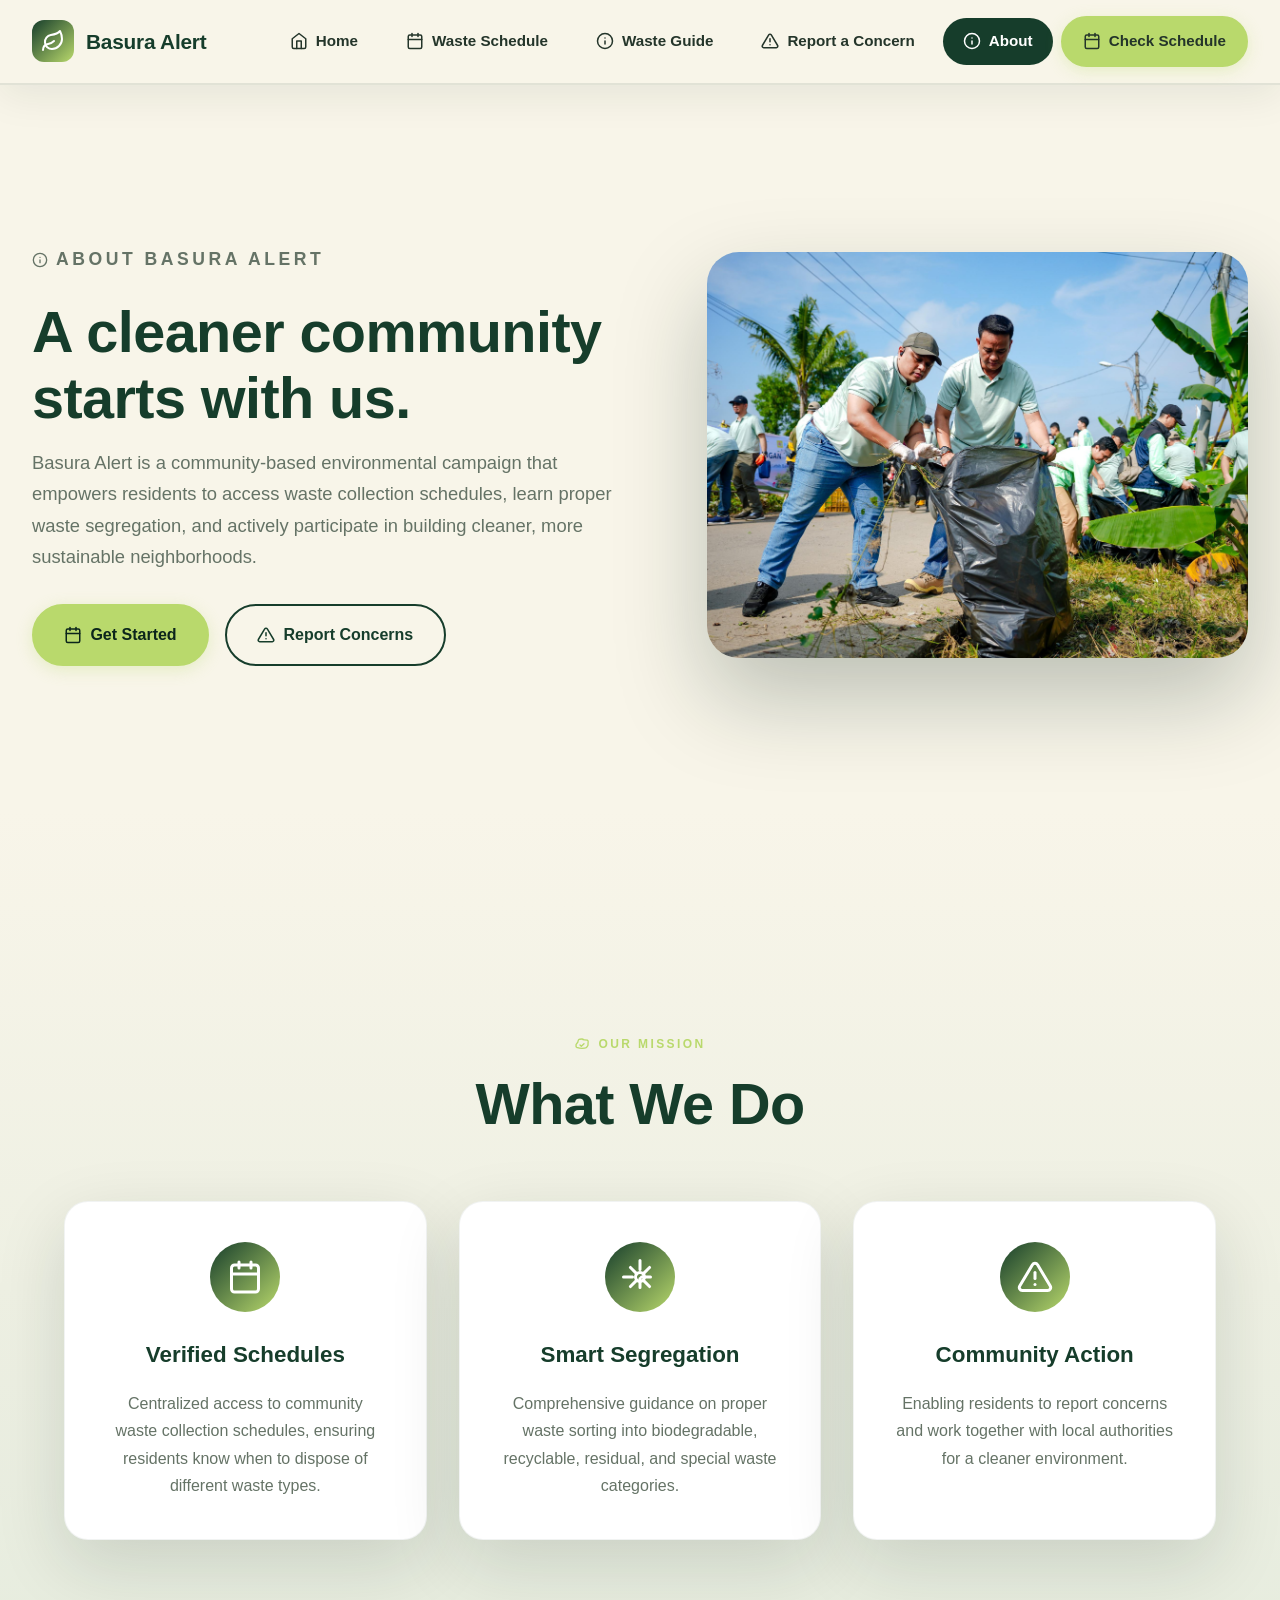
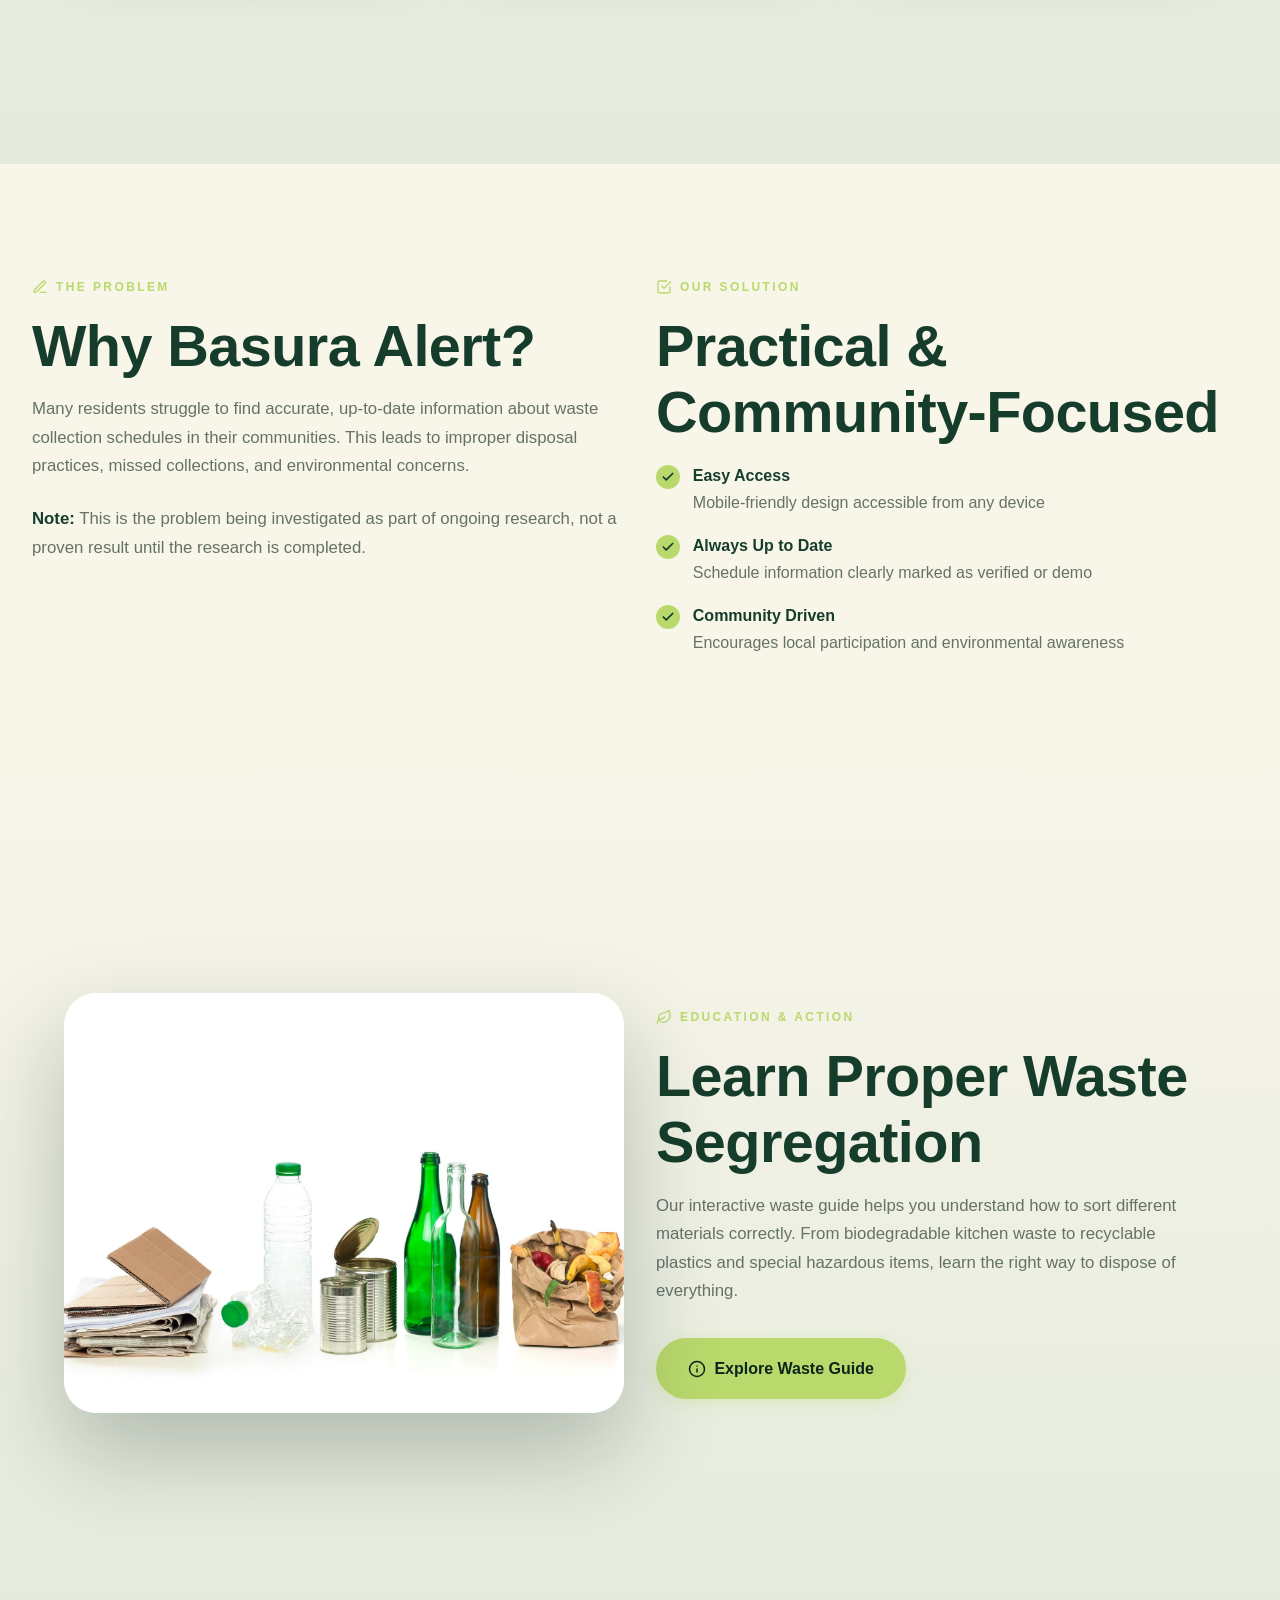
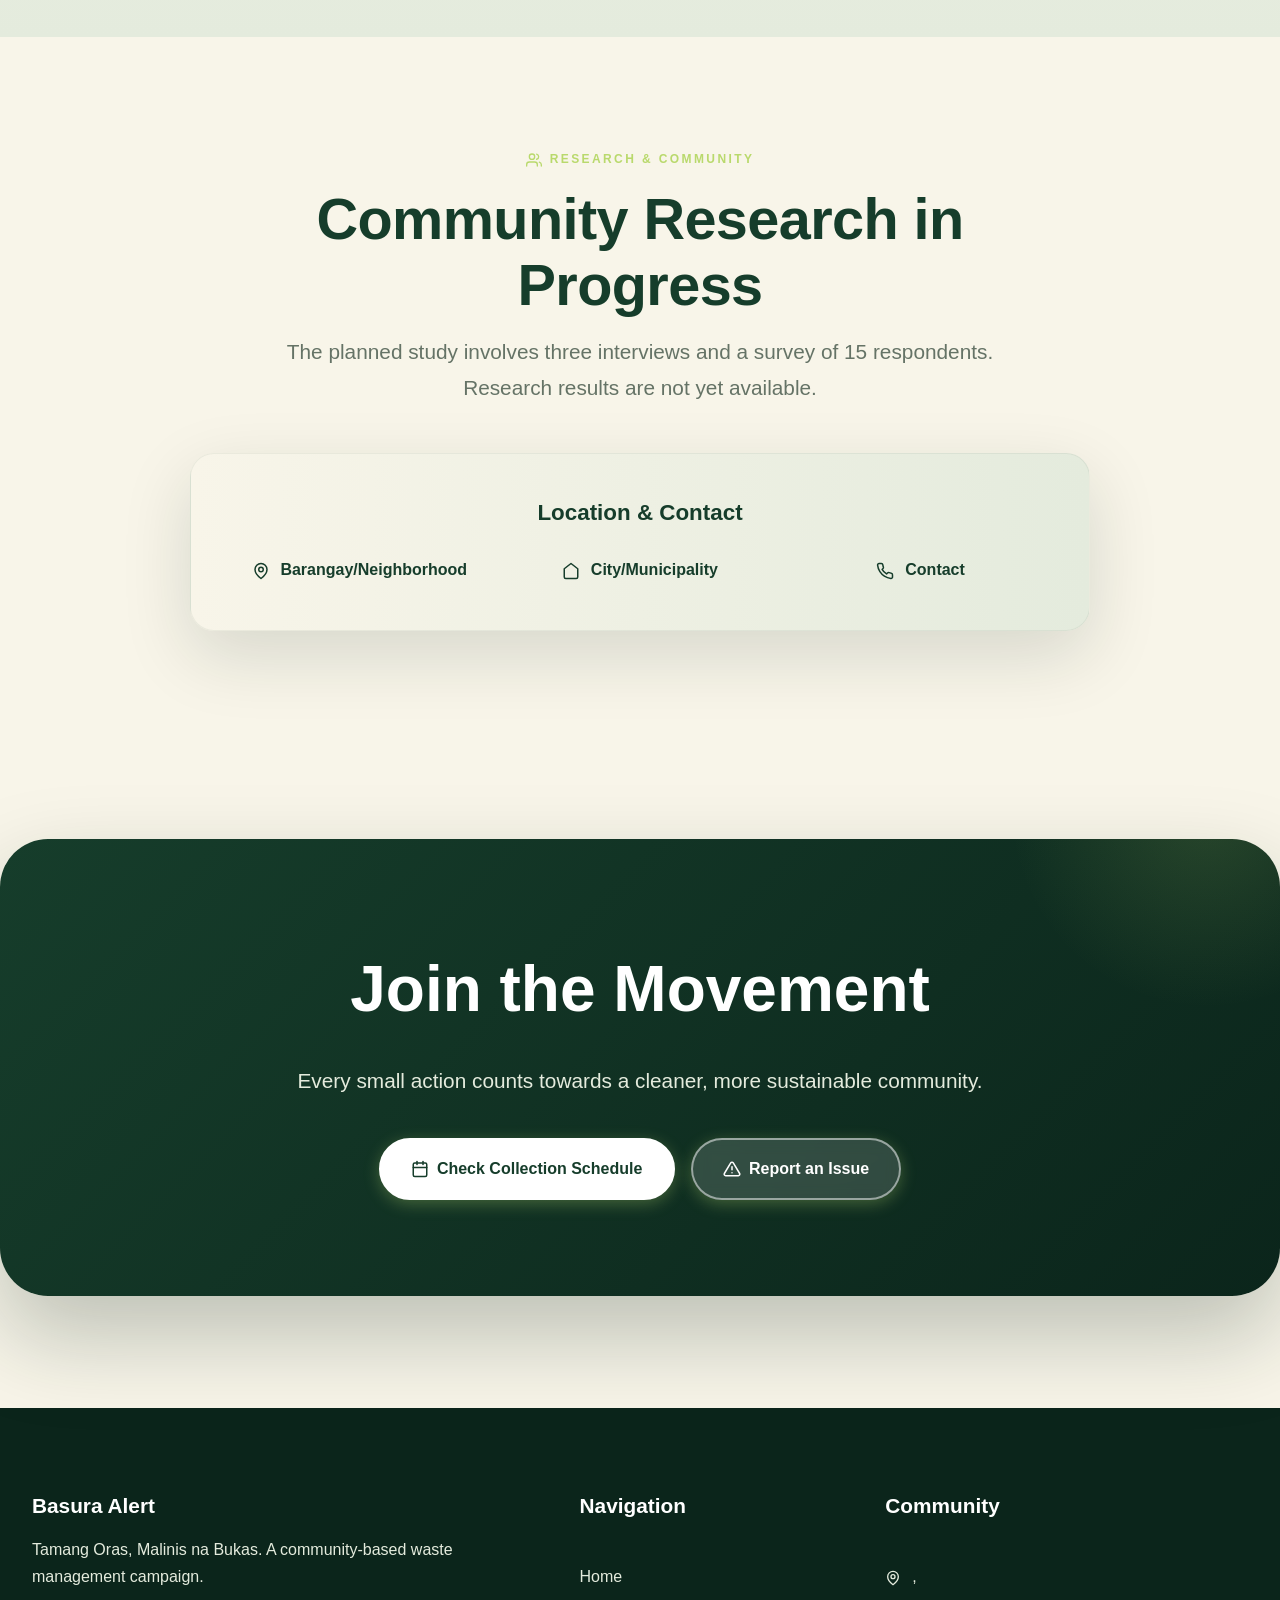
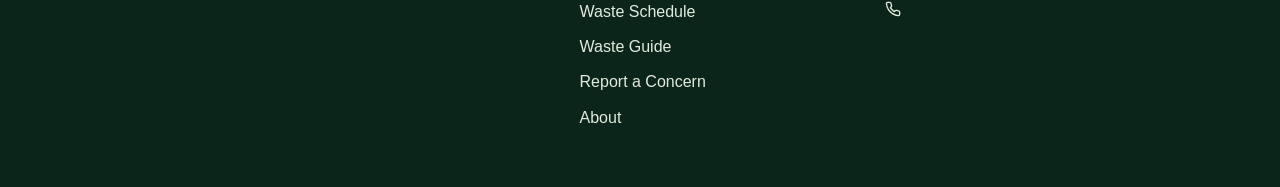
==== commit 70c77008: "Fix HTML quotation marks and stylesheet links" ====
--- a/about.html
+++ b/about.html
@@ -1,78 +1,78 @@
 ﻿<!DOCTYPE html>
-<html lang=""en"">
+<html lang="en">
 <head>
-  <meta charset=""UTF-8"" />
-  <meta name=""viewport"" content=""width=device-width, initial-scale=1.0"" />
-  <title>Basura Alert — About</title>
-  <link rel=""stylesheet"" href=""css/style.css"" />
+  <meta charset="UTF-8" />
+  <meta name="viewport" content="width=device-width, initial-scale=1.0" />
+  <title>Basura Alert â€” About</title>
+  <link rel="stylesheet" href="./css/style.css" />
 </head>
 <body>
-  <header class=""site-header"">
-    <div class=""inner"">
-      <a class=""brand"" href=""index.html"">
-        <span class=""brand-mark"">
-          <svg width=""24"" height=""24"" viewBox=""0 0 24 24"" fill=""none"" stroke=""currentColor"" stroke-width=""2"" stroke-linecap=""round"" stroke-linejoin=""round"">
-            <path d=""M11 20A7 7 0 0 1 9.8 6.1C15.5 5 17 4.48 19 2c1 2 2 4.18 2 8 0 5.5-4.78 10-10 10Z""></path>
-            <path d=""M2 21c0-3 1.85-5.36 5.08-6C9.5 14.52 12 13 13 12""></path>
+  <header class="site-header">
+    <div class="inner">
+      <a class="brand" href="index.html">
+        <span class="brand-mark">
+          <svg width="24" height="24" viewBox="0 0 24 24" fill="none" stroke="currentColor" stroke-width="2" stroke-linecap="round" stroke-linejoin="round">
+            <path d="M11 20A7 7 0 0 1 9.8 6.1C15.5 5 17 4.48 19 2c1 2 2 4.18 2 8 0 5.5-4.78 10-10 10Z"></path>
+            <path d="M2 21c0-3 1.85-5.36 5.08-6C9.5 14.52 12 13 13 12"></path>
           </svg>
         </span>
         Basura Alert
       </a>
-      <button class=""nav-toggle"" aria-label=""Toggle navigation"">
-        <svg width=""18"" height=""18"" viewBox=""0 0 24 24"" fill=""none"" stroke=""currentColor"" stroke-width=""2"" stroke-linecap=""round"" stroke-linejoin=""round"">
-          <line x1=""3"" y1=""12"" x2=""21"" y2=""12""></line>
-          <line x1=""3"" y1=""6"" x2=""21"" y2=""6""></line>
-          <line x1=""3"" y1=""18"" x2=""21"" y2=""18""></line>
+      <button class="nav-toggle" aria-label="Toggle navigation">
+        <svg width="18" height="18" viewBox="0 0 24 24" fill="none" stroke="currentColor" stroke-width="2" stroke-linecap="round" stroke-linejoin="round">
+          <line x1="3" y1="12" x2="21" y2="12"></line>
+          <line x1="3" y1="6" x2="21" y2="6"></line>
+          <line x1="3" y1="18" x2="21" y2="18"></line>
         </svg>
         Menu
       </button>
-      <nav class=""menu"">
-        <a href=""index.html"">
-          <svg width=""18"" height=""18"" viewBox=""0 0 24 24"" fill=""none"" stroke=""currentColor"" stroke-width=""2"" stroke-linecap=""round"" stroke-linejoin=""round"">
-            <path d=""m3 9 9-7 9 7v11a2 2 0 0 1-2 2H5a2 2 0 0 1-2-2z""></path>
-            <polyline points=""9 22 9 12 15 12 15 22""></polyline>
+      <nav class="menu">
+        <a href="index.html">
+          <svg width="18" height="18" viewBox="0 0 24 24" fill="none" stroke="currentColor" stroke-width="2" stroke-linecap="round" stroke-linejoin="round">
+            <path d="m3 9 9-7 9 7v11a2 2 0 0 1-2 2H5a2 2 0 0 1-2-2z"></path>
+            <polyline points="9 22 9 12 15 12 15 22"></polyline>
           </svg>
           Home
         </a>
-        <a href=""schedule.html"">
-          <svg width=""18"" height=""18"" viewBox=""0 0 24 24"" fill=""none"" stroke=""currentColor"" stroke-width=""2"" stroke-linecap=""round"" stroke-linejoin=""round"">
-            <rect width=""18"" height=""18"" x=""3"" y=""4"" rx=""2"" ry=""2""></rect>
-            <line x1=""16"" x2=""16"" y1=""2"" y2=""6""></line>
-            <line x1=""8"" x2=""8"" y1=""2"" y2=""6""></line>
-            <line x1=""3"" x2=""21"" y1=""10"" y2=""10""></line>
+        <a href="schedule.html">
+          <svg width="18" height="18" viewBox="0 0 24 24" fill="none" stroke="currentColor" stroke-width="2" stroke-linecap="round" stroke-linejoin="round">
+            <rect width="18" height="18" x="3" y="4" rx="2" ry="2"></rect>
+            <line x1="16" x2="16" y1="2" y2="6"></line>
+            <line x1="8" x2="8" y1="2" y2="6"></line>
+            <line x1="3" x2="21" y1="10" y2="10"></line>
           </svg>
           Waste Schedule
         </a>
-        <a href=""schedule.html#guide"">
-          <svg width=""18"" height=""18"" viewBox=""0 0 24 24"" fill=""none"" stroke=""currentColor"" stroke-width=""2"" stroke-linecap=""round"" stroke-linejoin=""round"">
-            <circle cx=""12"" cy=""12"" r=""10""></circle>
-            <path d=""M12 16v-4""></path>
-            <path d=""M12 8h.01""></path>
+        <a href="schedule.html#guide">
+          <svg width="18" height="18" viewBox="0 0 24 24" fill="none" stroke="currentColor" stroke-width="2" stroke-linecap="round" stroke-linejoin="round">
+            <circle cx="12" cy="12" r="10"></circle>
+            <path d="M12 16v-4"></path>
+            <path d="M12 8h.01"></path>
           </svg>
           Waste Guide
         </a>
-        <a href=""report.html"">
-          <svg width=""18"" height=""18"" viewBox=""0 0 24 24"" fill=""none"" stroke=""currentColor"" stroke-width=""2"" stroke-linecap=""round"" stroke-linejoin=""round"">
-            <path d=""M10.29 3.86L1.82 18a2 2 0 0 0 1.71 3h16.94a2 2 0 0 0 1.71-3L13.71 3.86a2 2 0 0 0-3.42 0z""></path>
-            <line x1=""12"" y1=""9"" x2=""12"" y2=""13""></line>
-            <line x1=""12"" y1=""17"" x2=""12.01"" y2=""17""></line>
+        <a href="report.html">
+          <svg width="18" height="18" viewBox="0 0 24 24" fill="none" stroke="currentColor" stroke-width="2" stroke-linecap="round" stroke-linejoin="round">
+            <path d="M10.29 3.86L1.82 18a2 2 0 0 0 1.71 3h16.94a2 2 0 0 0 1.71-3L13.71 3.86a2 2 0 0 0-3.42 0z"></path>
+            <line x1="12" y1="9" x2="12" y2="13"></line>
+            <line x1="12" y1="17" x2="12.01" y2="17"></line>
           </svg>
           Report a Concern
         </a>
-        <a href=""about.html"" class=""active"">
-          <svg width=""18"" height=""18"" viewBox=""0 0 24 24"" fill=""none"" stroke=""currentColor"" stroke-width=""2"" stroke-linecap=""round"" stroke-linejoin=""round"">
-            <circle cx=""12"" cy=""12"" r=""10""></circle>
-            <path d=""M12 16v-4""></path>
-            <path d=""M12 8h.01""></path>
+        <a href="about.html" class="active">
+          <svg width="18" height="18" viewBox="0 0 24 24" fill="none" stroke="currentColor" stroke-width="2" stroke-linecap="round" stroke-linejoin="round">
+            <circle cx="12" cy="12" r="10"></circle>
+            <path d="M12 16v-4"></path>
+            <path d="M12 8h.01"></path>
           </svg>
           About
         </a>
-        <a class=""btn"" href=""schedule.html"">
-          <svg width=""18"" height=""18"" viewBox=""0 0 24 24"" fill=""none"" stroke=""currentColor"" stroke-width=""2"" stroke-linecap=""round"" stroke-linejoin=""round"">
-            <rect width=""18"" height=""18"" x=""3"" y=""4"" rx=""2"" ry=""2""></rect>
-            <line x1=""16"" x2=""16"" y1=""2"" y2=""6""></line>
-            <line x1=""8"" x2=""8"" y1=""2"" y2=""6""></line>
-            <line x1=""3"" x2=""21"" y1=""10"" y2=""10""></line>
+        <a class="btn" href="schedule.html">
+          <svg width="18" height="18" viewBox="0 0 24 24" fill="none" stroke="currentColor" stroke-width="2" stroke-linecap="round" stroke-linejoin="round">
+            <rect width="18" height="18" x="3" y="4" rx="2" ry="2"></rect>
+            <line x1="16" x2="16" y1="2" y2="6"></line>
+            <line x1="8" x2="8" y1="2" y2="6"></line>
+            <line x1="3" x2="21" y1="10" y2="10"></line>
           </svg>
           Check Schedule
         </a>
@@ -81,150 +81,150 @@
   </header>
 
   <main>
-    <section class=""section"" style=""padding-top: 4rem; padding-bottom: 3rem;"">
-      <div class=""feature"">
-        <div class=""feature-content"">
-          <p class=""eyebrow"">
-            <svg width=""16"" height=""16"" viewBox=""0 0 24 24"" fill=""none"" stroke=""currentColor"" stroke-width=""2"" stroke-linecap=""round"" stroke-linejoin=""round"">
-              <circle cx=""12"" cy=""12"" r=""10""></circle>
-              <path d=""M12 16v-4""></path>
-              <path d=""M12 8h.01""></path>
+    <section class="section" style="padding-top: 4rem; padding-bottom: 3rem;">
+      <div class="feature">
+        <div class="feature-content">
+          <p class="eyebrow">
+            <svg width="16" height="16" viewBox="0 0 24 24" fill="none" stroke="currentColor" stroke-width="2" stroke-linecap="round" stroke-linejoin="round">
+              <circle cx="12" cy="12" r="10"></circle>
+              <path d="M12 16v-4"></path>
+              <path d="M12 8h.01"></path>
             </svg>
             About Basura Alert
           </p>
-          <h1 class=""section-title"">A cleaner community starts with us.</h1>
-          <p style=""font-size: 1.15rem; color: var(--muted-text); margin-bottom: 2rem;"">Basura Alert is a community-based environmental campaign that empowers residents to access waste collection schedules, learn proper waste segregation, and actively participate in building cleaner, more sustainable neighborhoods.</p>
-          <div style=""display: flex; gap: 1rem; flex-wrap: wrap;"">
-            <a class=""btn"" href=""schedule.html"">
-              <svg width=""18"" height=""18"" viewBox=""0 0 24 24"" fill=""none"" stroke=""currentColor"" stroke-width=""2"" stroke-linecap=""round"" stroke-linejoin=""round"">
-                <rect width=""18"" height=""18"" x=""3"" y=""4"" rx=""2"" ry=""2""></rect>
-                <line x1=""16"" x2=""16"" y1=""2"" y2=""6""></line>
-                <line x1=""8"" x2=""8"" y1=""2"" y2=""6""></line>
-                <line x1=""3"" x2=""21"" y1=""10"" y2=""10""></line>
+          <h1 class="section-title">A cleaner community starts with us.</h1>
+          <p style="font-size: 1.15rem; color: var(--muted-text); margin-bottom: 2rem;">Basura Alert is a community-based environmental campaign that empowers residents to access waste collection schedules, learn proper waste segregation, and actively participate in building cleaner, more sustainable neighborhoods.</p>
+          <div style="display: flex; gap: 1rem; flex-wrap: wrap;">
+            <a class="btn" href="schedule.html">
+              <svg width="18" height="18" viewBox="0 0 24 24" fill="none" stroke="currentColor" stroke-width="2" stroke-linecap="round" stroke-linejoin="round">
+                <rect width="18" height="18" x="3" y="4" rx="2" ry="2"></rect>
+                <line x1="16" x2="16" y1="2" y2="6"></line>
+                <line x1="8" x2="8" y1="2" y2="6"></line>
+                <line x1="3" x2="21" y1="10" y2="10"></line>
               </svg>
               Get Started
             </a>
-            <a class=""btn secondary"" href=""report.html"">
-              <svg width=""18"" height=""18"" viewBox=""0 0 24 24"" fill=""none"" stroke=""currentColor"" stroke-width=""2"" stroke-linecap=""round"" stroke-linejoin=""round"">
-                <path d=""M10.29 3.86L1.82 18a2 2 0 0 0 1.71 3h16.94a2 2 0 0 0 1.71-3L13.71 3.86a2 2 0 0 0-3.42 0z""></path>
-                <line x1=""12"" y1=""9"" x2=""12"" y2=""13""></line>
-                <line x1=""12"" y1=""17"" x2=""12.01"" y2=""17""></line>
+            <a class="btn secondary" href="report.html">
+              <svg width="18" height="18" viewBox="0 0 24 24" fill="none" stroke="currentColor" stroke-width="2" stroke-linecap="round" stroke-linejoin="round">
+                <path d="M10.29 3.86L1.82 18a2 2 0 0 0 1.71 3h16.94a2 2 0 0 0 1.71-3L13.71 3.86a2 2 0 0 0-3.42 0z"></path>
+                <line x1="12" y1="9" x2="12" y2="13"></line>
+                <line x1="12" y1="17" x2="12.01" y2="17"></line>
               </svg>
               Report Concerns
             </a>
           </div>
         </div>
-        <div class=""feature-media"">
-          <img src=""assets/images/community-cleanup.jpg"" alt=""Community members actively cleaning their neighborhood"" onerror=""this.style.display='none';this.parentElement.style.background='linear-gradient(135deg, var(--soft-sage), var(--warm-cream))';"">
-        </div>
-      </div>
-    </section>
-
-    <section class=""section alt"">
-      <div class=""section-inner"">
-        <div class=""section-header"" style=""text-align: center; max-width: 800px; margin: 0 auto 4rem;"">
-          <p class=""eyebrow"">
-            <svg width=""16"" height=""16"" viewBox=""0 0 24 24"" fill=""none"" stroke=""currentColor"" stroke-width=""2"" stroke-linecap=""round"" stroke-linejoin=""round"">
-              <path d=""M9 12l2 2 4-4""></path>
-              <path d=""M21 12c0 1.268-.63 1.39-1.593 2.945a3.324 3.324 0 0 1-1.043 1.043C17.39 16.63 17.268 17 12 17c-5.268 0-5.39-.63-7.945-1.593a3.324 3.324 0 0 1-1.043-1.043C3.63 13.39 3 13.268 3 12c0-1.268.63-1.39 1.593-2.945a3.324 3.324 0 0 1 1.043-1.043C6.61 3.63 6.63 3 12 3c5.39 0-5.39.63 7.945 1.593a3.324 3.324 0 0 1 1.043 1.043C21.63 6.61 21 6.628 21 12z""></path>
+        <div class="feature-media">
+          <img src="assets/images/community-cleanup.jpg" alt="Community members actively cleaning their neighborhood" onerror="this.style.display='none';this.parentElement.style.background='linear-gradient(135deg, var(--soft-sage), var(--warm-cream))';">
+        </div>
+      </div>
+    </section>
+
+    <section class="section alt">
+      <div class="section-inner">
+        <div class="section-header" style="text-align: center; max-width: 800px; margin: 0 auto 4rem;">
+          <p class="eyebrow">
+            <svg width="16" height="16" viewBox="0 0 24 24" fill="none" stroke="currentColor" stroke-width="2" stroke-linecap="round" stroke-linejoin="round">
+              <path d="M9 12l2 2 4-4"></path>
+              <path d="M21 12c0 1.268-.63 1.39-1.593 2.945a3.324 3.324 0 0 1-1.043 1.043C17.39 16.63 17.268 17 12 17c-5.268 0-5.39-.63-7.945-1.593a3.324 3.324 0 0 1-1.043-1.043C3.63 13.39 3 13.268 3 12c0-1.268.63-1.39 1.593-2.945a3.324 3.324 0 0 1 1.043-1.043C6.61 3.63 6.63 3 12 3c5.39 0-5.39.63 7.945 1.593a3.324 3.324 0 0 1 1.043 1.043C21.63 6.61 21 6.628 21 12z"></path>
             </svg>
             Our Mission
           </p>
-          <h2 class=""section-title"">What We Do</h2>
-        </div>
-        <div class=""grid-3"">
-          <div class=""card"" style=""text-align: center;"">
-            <div style=""width: 70px; height: 70px; border-radius: 50%; background: linear-gradient(135deg, var(--forest-green), var(--fresh-lime)); display: flex; align-items: center; justify-content: center; margin: 0 auto 1.5rem; color: white;"">
-              <svg width=""36"" height=""36"" viewBox=""0 0 24 24"" fill=""none"" stroke=""currentColor"" stroke-width=""2"" stroke-linecap=""round"" stroke-linejoin=""round"">
-                <rect width=""18"" height=""18"" x=""3"" y=""4"" rx=""2"" ry=""2""></rect>
-                <line x1=""16"" x2=""16"" y1=""2"" y2=""6""></line>
-                <line x1=""8"" x2=""8"" y1=""2"" y2=""6""></line>
-                <line x1=""3"" x2=""21"" y1=""10"" y2=""10""></line>
+          <h2 class="section-title">What We Do</h2>
+        </div>
+        <div class="grid-3">
+          <div class="card" style="text-align: center;">
+            <div style="width: 70px; height: 70px; border-radius: 50%; background: linear-gradient(135deg, var(--forest-green), var(--fresh-lime)); display: flex; align-items: center; justify-content: center; margin: 0 auto 1.5rem; color: white;">
+              <svg width="36" height="36" viewBox="0 0 24 24" fill="none" stroke="currentColor" stroke-width="2" stroke-linecap="round" stroke-linejoin="round">
+                <rect width="18" height="18" x="3" y="4" rx="2" ry="2"></rect>
+                <line x1="16" x2="16" y1="2" y2="6"></line>
+                <line x1="8" x2="8" y1="2" y2="6"></line>
+                <line x1="3" x2="21" y1="10" y2="10"></line>
               </svg>
             </div>
             <h3>Verified Schedules</h3>
-            <p style=""color: var(--muted-text);"">Centralized access to community waste collection schedules, ensuring residents know when to dispose of different waste types.</p>
-          </div>
-          <div class=""card"" style=""text-align: center;"">
-            <div style=""width: 70px; height: 70px; border-radius: 50%; background: linear-gradient(135deg, var(--forest-green), var(--fresh-lime)); display: flex; align-items: center; justify-content: center; margin: 0 auto 1.5rem; color: white;"">
-              <svg width=""36"" height=""36"" viewBox=""0 0 24 24"" fill=""none"" stroke=""currentColor"" stroke-width=""2"" stroke-linecap=""round"" stroke-linejoin=""round"">
-                <circle cx=""12"" cy=""12"" r=""3""></circle>
-                <path d=""M12 1v6m0 6v6M5.64 5.64l4.24 4.24m4.24 4.24l4.24 4.24M1 12h6m6 0h6M5.64 18.36l4.24-4.24m4.24-4.24l4.24-4.24""></path>
+            <p style="color: var(--muted-text);">Centralized access to community waste collection schedules, ensuring residents know when to dispose of different waste types.</p>
+          </div>
+          <div class="card" style="text-align: center;">
+            <div style="width: 70px; height: 70px; border-radius: 50%; background: linear-gradient(135deg, var(--forest-green), var(--fresh-lime)); display: flex; align-items: center; justify-content: center; margin: 0 auto 1.5rem; color: white;">
+              <svg width="36" height="36" viewBox="0 0 24 24" fill="none" stroke="currentColor" stroke-width="2" stroke-linecap="round" stroke-linejoin="round">
+                <circle cx="12" cy="12" r="3"></circle>
+                <path d="M12 1v6m0 6v6M5.64 5.64l4.24 4.24m4.24 4.24l4.24 4.24M1 12h6m6 0h6M5.64 18.36l4.24-4.24m4.24-4.24l4.24-4.24"></path>
               </svg>
             </div>
             <h3>Smart Segregation</h3>
-            <p style=""color: var(--muted-text);"">Comprehensive guidance on proper waste sorting into biodegradable, recyclable, residual, and special waste categories.</p>
-          </div>
-          <div class=""card"" style=""text-align: center;"">
-            <div style=""width: 70px; height: 70px; border-radius: 50%; background: linear-gradient(135deg, var(--forest-green), var(--fresh-lime)); display: flex; align-items: center; justify-content: center; margin: 0 auto 1.5rem; color: white;"">
-              <svg width=""36"" height=""36"" viewBox=""0 0 24 24"" fill=""none"" stroke=""currentColor"" stroke-width=""2"" stroke-linecap=""round"" stroke-linejoin=""round"">
-                <path d=""M10.29 3.86L1.82 18a2 2 0 0 0 1.71 3h16.94a2 2 0 0 0 1.71-3L13.71 3.86a2 2 0 0 0-3.42 0z""></path>
-                <line x1=""12"" y1=""9"" x2=""12"" y2=""13""></line>
-                <line x1=""12"" y1=""17"" x2=""12.01"" y2=""17""></line>
+            <p style="color: var(--muted-text);">Comprehensive guidance on proper waste sorting into biodegradable, recyclable, residual, and special waste categories.</p>
+          </div>
+          <div class="card" style="text-align: center;">
+            <div style="width: 70px; height: 70px; border-radius: 50%; background: linear-gradient(135deg, var(--forest-green), var(--fresh-lime)); display: flex; align-items: center; justify-content: center; margin: 0 auto 1.5rem; color: white;">
+              <svg width="36" height="36" viewBox="0 0 24 24" fill="none" stroke="currentColor" stroke-width="2" stroke-linecap="round" stroke-linejoin="round">
+                <path d="M10.29 3.86L1.82 18a2 2 0 0 0 1.71 3h16.94a2 2 0 0 0 1.71-3L13.71 3.86a2 2 0 0 0-3.42 0z"></path>
+                <line x1="12" y1="9" x2="12" y2="13"></line>
+                <line x1="12" y1="17" x2="12.01" y2="17"></line>
               </svg>
             </div>
             <h3>Community Action</h3>
-            <p style=""color: var(--muted-text);"">Enabling residents to report concerns and work together with local authorities for a cleaner environment.</p>
-          </div>
-        </div>
-      </div>
-    </section>
-
-    <section class=""section"">
-      <div class=""grid-2"">
+            <p style="color: var(--muted-text);">Enabling residents to report concerns and work together with local authorities for a cleaner environment.</p>
+          </div>
+        </div>
+      </div>
+    </section>
+
+    <section class="section">
+      <div class="grid-2">
         <div>
-          <p class=""eyebrow"">
-            <svg width=""16"" height=""16"" viewBox=""0 0 24 24"" fill=""none"" stroke=""currentColor"" stroke-width=""2"" stroke-linecap=""round"" stroke-linejoin=""round"">
-              <path d=""M12 20h9""></path>
-              <path d=""M16.5 3.5a2.121 2.121 0 0 1 3 3L7 19l-4 1 1-4L16.5 3.5z""></path>
+          <p class="eyebrow">
+            <svg width="16" height="16" viewBox="0 0 24 24" fill="none" stroke="currentColor" stroke-width="2" stroke-linecap="round" stroke-linejoin="round">
+              <path d="M12 20h9"></path>
+              <path d="M16.5 3.5a2.121 2.121 0 0 1 3 3L7 19l-4 1 1-4L16.5 3.5z"></path>
             </svg>
             The Problem
           </p>
-          <h2 class=""section-title"">Why Basura Alert?</h2>
-          <p style=""color: var(--muted-text); font-size: 1.05rem; margin-bottom: 1.5rem;"">Many residents struggle to find accurate, up-to-date information about waste collection schedules in their communities. This leads to improper disposal practices, missed collections, and environmental concerns.</p>
-          <p style=""color: var(--muted-text); font-size: 1.05rem;""><strong style=""color: var(--forest-green);"">Note:</strong> This is the problem being investigated as part of ongoing research, not a proven result until the research is completed.</p>
+          <h2 class="section-title">Why Basura Alert?</h2>
+          <p style="color: var(--muted-text); font-size: 1.05rem; margin-bottom: 1.5rem;">Many residents struggle to find accurate, up-to-date information about waste collection schedules in their communities. This leads to improper disposal practices, missed collections, and environmental concerns.</p>
+          <p style="color: var(--muted-text); font-size: 1.05rem;"><strong style="color: var(--forest-green);">Note:</strong> This is the problem being investigated as part of ongoing research, not a proven result until the research is completed.</p>
         </div>
         <div>
-          <p class=""eyebrow"">
-            <svg width=""16"" height=""16"" viewBox=""0 0 24 24"" fill=""none"" stroke=""currentColor"" stroke-width=""2"" stroke-linecap=""round"" stroke-linejoin=""round"">
-              <path d=""M9 11l3 3L22 4""></path>
-              <path d=""M21 12v7a2 2 0 0 1-2 2H5a2 2 0 0 1-2-2V5a2 2 0 0 1 2-2h11""></path>
+          <p class="eyebrow">
+            <svg width="16" height="16" viewBox="0 0 24 24" fill="none" stroke="currentColor" stroke-width="2" stroke-linecap="round" stroke-linejoin="round">
+              <path d="M9 11l3 3L22 4"></path>
+              <path d="M21 12v7a2 2 0 0 1-2 2H5a2 2 0 0 1-2-2V5a2 2 0 0 1 2-2h11"></path>
             </svg>
             Our Solution
           </p>
-          <h2 class=""section-title"">Practical & Community-Focused</h2>
-          <ul style=""display: flex; flex-direction: column; gap: 1rem;"">
-            <li style=""display: flex; gap: 0.8rem; align-items: flex-start;"">
-              <div style=""width: 24px; height: 24px; border-radius: 50%; background: var(--fresh-lime); display: flex; align-items: center; justify-content: center; flex-shrink: 0; margin-top: 0.2rem;"">
-                <svg width=""14"" height=""14"" viewBox=""0 0 24 24"" fill=""none"" stroke=""var(--forest-green)"" stroke-width=""3"" stroke-linecap=""round"" stroke-linejoin=""round"">
-                  <polyline points=""20 6 9 17 4 12""></polyline>
+          <h2 class="section-title">Practical & Community-Focused</h2>
+          <ul style="display: flex; flex-direction: column; gap: 1rem;">
+            <li style="display: flex; gap: 0.8rem; align-items: flex-start;">
+              <div style="width: 24px; height: 24px; border-radius: 50%; background: var(--fresh-lime); display: flex; align-items: center; justify-content: center; flex-shrink: 0; margin-top: 0.2rem;">
+                <svg width="14" height="14" viewBox="0 0 24 24" fill="none" stroke="var(--forest-green)" stroke-width="3" stroke-linecap="round" stroke-linejoin="round">
+                  <polyline points="20 6 9 17 4 12"></polyline>
                 </svg>
               </div>
               <div>
-                <strong style=""color: var(--forest-green);"">Easy Access</strong><br>
-                <span style=""color: var(--muted-text);"">Mobile-friendly design accessible from any device</span>
+                <strong style="color: var(--forest-green);">Easy Access</strong><br>
+                <span style="color: var(--muted-text);">Mobile-friendly design accessible from any device</span>
               </div>
             </li>
-            <li style=""display: flex; gap: 0.8rem; align-items: flex-start;"">
-              <div style=""width: 24px; height: 24px; border-radius: 50%; background: var(--fresh-lime); display: flex; align-items: center; justify-content: center; flex-shrink: 0; margin-top: 0.2rem;"">
-                <svg width=""14"" height=""14"" viewBox=""0 0 24 24"" fill=""none"" stroke=""var(--forest-green)"" stroke-width=""3"" stroke-linecap=""round"" stroke-linejoin=""round"">
-                  <polyline points=""20 6 9 17 4 12""></polyline>
+            <li style="display: flex; gap: 0.8rem; align-items: flex-start;">
+              <div style="width: 24px; height: 24px; border-radius: 50%; background: var(--fresh-lime); display: flex; align-items: center; justify-content: center; flex-shrink: 0; margin-top: 0.2rem;">
+                <svg width="14" height="14" viewBox="0 0 24 24" fill="none" stroke="var(--forest-green)" stroke-width="3" stroke-linecap="round" stroke-linejoin="round">
+                  <polyline points="20 6 9 17 4 12"></polyline>
                 </svg>
               </div>
               <div>
-                <strong style=""color: var(--forest-green);"">Always Up to Date</strong><br>
-                <span style=""color: var(--muted-text);"">Schedule information clearly marked as verified or demo</span>
+                <strong style="color: var(--forest-green);">Always Up to Date</strong><br>
+                <span style="color: var(--muted-text);">Schedule information clearly marked as verified or demo</span>
               </div>
             </li>
-            <li style=""display: flex; gap: 0.8rem; align-items: flex-start;"">
-              <div style=""width: 24px; height: 24px; border-radius: 50%; background: var(--fresh-lime); display: flex; align-items: center; justify-content: center; flex-shrink: 0; margin-top: 0.2rem;"">
-                <svg width=""14"" height=""14"" viewBox=""0 0 24 24"" fill=""none"" stroke=""var(--forest-green)"" stroke-width=""3"" stroke-linecap=""round"" stroke-linejoin=""round"">
-                  <polyline points=""20 6 9 17 4 12""></polyline>
+            <li style="display: flex; gap: 0.8rem; align-items: flex-start;">
+              <div style="width: 24px; height: 24px; border-radius: 50%; background: var(--fresh-lime); display: flex; align-items: center; justify-content: center; flex-shrink: 0; margin-top: 0.2rem;">
+                <svg width="14" height="14" viewBox="0 0 24 24" fill="none" stroke="var(--forest-green)" stroke-width="3" stroke-linecap="round" stroke-linejoin="round">
+                  <polyline points="20 6 9 17 4 12"></polyline>
                 </svg>
               </div>
               <div>
-                <strong style=""color: var(--forest-green);"">Community Driven</strong><br>
-                <span style=""color: var(--muted-text);"">Encourages local participation and environmental awareness</span>
+                <strong style="color: var(--forest-green);">Community Driven</strong><br>
+                <span style="color: var(--muted-text);">Encourages local participation and environmental awareness</span>
               </div>
             </li>
           </ul>
@@ -232,27 +232,27 @@
       </div>
     </section>
 
-    <section class=""section alt"">
-      <div class=""section-inner"">
-        <div class=""grid-2"" style=""align-items: center;"">
-          <div class=""feature-media"" style=""aspect-ratio: 4/3;"">
-            <img src=""assets/images/waste-segregation.jpg"" alt=""Proper waste segregation guidelines"" onerror=""this.style.display='none';this.parentElement.style.background='linear-gradient(135deg, var(--soft-sage), var(--warm-cream))';"">
+    <section class="section alt">
+      <div class="section-inner">
+        <div class="grid-2" style="align-items: center;">
+          <div class="feature-media" style="aspect-ratio: 4/3;">
+            <img src="assets/images/waste-segregation.jpg" alt="Proper waste segregation guidelines" onerror="this.style.display='none';this.parentElement.style.background='linear-gradient(135deg, var(--soft-sage), var(--warm-cream))';">
           </div>
           <div>
-            <p class=""eyebrow"">
-              <svg width=""16"" height=""16"" viewBox=""0 0 24 24"" fill=""none"" stroke=""currentColor"" stroke-width=""2"" stroke-linecap=""round"" stroke-linejoin=""round"">
-                <path d=""M11 20A7 7 0 0 1 9.8 6.1C15.5 5 17 4.48 19 2c1 2 2 4.18 2 8 0 5.5-4.78 10-10 10Z""></path>
-                <path d=""M2 21c0-3 1.85-5.36 5.08-6C9.5 14.52 12 13 13 12""></path>
+            <p class="eyebrow">
+              <svg width="16" height="16" viewBox="0 0 24 24" fill="none" stroke="currentColor" stroke-width="2" stroke-linecap="round" stroke-linejoin="round">
+                <path d="M11 20A7 7 0 0 1 9.8 6.1C15.5 5 17 4.48 19 2c1 2 2 4.18 2 8 0 5.5-4.78 10-10 10Z"></path>
+                <path d="M2 21c0-3 1.85-5.36 5.08-6C9.5 14.52 12 13 13 12"></path>
               </svg>
               Education & Action
             </p>
-            <h2 class=""section-title"">Learn Proper Waste Segregation</h2>
-            <p style=""color: var(--muted-text); font-size: 1.05rem; margin-bottom: 2rem;"">Our interactive waste guide helps you understand how to sort different materials correctly. From biodegradable kitchen waste to recyclable plastics and special hazardous items, learn the right way to dispose of everything.</p>
-            <a class=""btn"" href=""schedule.html#guide"">
-              <svg width=""18"" height=""18"" viewBox=""0 0 24 24"" fill=""none"" stroke=""currentColor"" stroke-width=""2"" stroke-linecap=""round"" stroke-linejoin=""round"">
-                <circle cx=""12"" cy=""12"" r=""10""></circle>
-                <path d=""M12 16v-4""></path>
-                <path d=""M12 8h.01""></path>
+            <h2 class="section-title">Learn Proper Waste Segregation</h2>
+            <p style="color: var(--muted-text); font-size: 1.05rem; margin-bottom: 2rem;">Our interactive waste guide helps you understand how to sort different materials correctly. From biodegradable kitchen waste to recyclable plastics and special hazardous items, learn the right way to dispose of everything.</p>
+            <a class="btn" href="schedule.html#guide">
+              <svg width="18" height="18" viewBox="0 0 24 24" fill="none" stroke="currentColor" stroke-width="2" stroke-linecap="round" stroke-linejoin="round">
+                <circle cx="12" cy="12" r="10"></circle>
+                <path d="M12 16v-4"></path>
+                <path d="M12 8h.01"></path>
               </svg>
               Explore Waste Guide
             </a>
@@ -261,73 +261,73 @@
       </div>
     </section>
 
-    <section class=""section"">
-      <div class=""section-header"" style=""text-align: center; max-width: 800px; margin: 0 auto 3rem;"">
-        <p class=""eyebrow"">
-          <svg width=""16"" height=""16"" viewBox=""0 0 24 24"" fill=""none"" stroke=""currentColor"" stroke-width=""2"" stroke-linecap=""round"" stroke-linejoin=""round"">
-            <path d=""M17 21v-2a4 4 0 0 0-4-4H5a4 4 0 0 0-4 4v2""></path>
-            <circle cx=""9"" cy=""7"" r=""4""></circle>
-            <path d=""M23 21v-2a4 4 0 0 0-3-3.87""></path>
-            <path d=""M16 3.13a4 4 0 0 1 0 7.75""></path>
+    <section class="section">
+      <div class="section-header" style="text-align: center; max-width: 800px; margin: 0 auto 3rem;">
+        <p class="eyebrow">
+          <svg width="16" height="16" viewBox="0 0 24 24" fill="none" stroke="currentColor" stroke-width="2" stroke-linecap="round" stroke-linejoin="round">
+            <path d="M17 21v-2a4 4 0 0 0-4-4H5a4 4 0 0 0-4 4v2"></path>
+            <circle cx="9" cy="7" r="4"></circle>
+            <path d="M23 21v-2a4 4 0 0 0-3-3.87"></path>
+            <path d="M16 3.13a4 4 0 0 1 0 7.75"></path>
           </svg>
           Research & Community
         </p>
-        <h2 class=""section-title"">Community Research in Progress</h2>
-        <p class=""section-subtitle"">The planned study involves three interviews and a survey of 15 respondents. Research results are not yet available.</p>
-      </div>
-      <div class=""card"" style=""max-width: 900px; margin: 0 auto; text-align: center; background: linear-gradient(to right, var(--warm-cream), var(--soft-sage));"">
-        <h3 style=""color: var(--forest-green); margin-bottom: 1rem;"">Location & Contact</h3>
-        <div style=""display: grid; grid-template-columns: repeat(auto-fit, minmax(200px, 1fr)); gap: 1.5rem; margin-top: 1.5rem;"">
+        <h2 class="section-title">Community Research in Progress</h2>
+        <p class="section-subtitle">The planned study involves three interviews and a survey of 15 respondents. Research results are not yet available.</p>
+      </div>
+      <div class="card" style="max-width: 900px; margin: 0 auto; text-align: center; background: linear-gradient(to right, var(--warm-cream), var(--soft-sage));">
+        <h3 style="color: var(--forest-green); margin-bottom: 1rem;">Location & Contact</h3>
+        <div style="display: grid; grid-template-columns: repeat(auto-fit, minmax(200px, 1fr)); gap: 1.5rem; margin-top: 1.5rem;">
           <div>
-            <strong style=""color: var(--forest-green); display: block; margin-bottom: 0.4rem;"">
-              <svg width=""18"" height=""18"" viewBox=""0 0 24 24"" fill=""none"" stroke=""currentColor"" stroke-width=""2"" stroke-linecap=""round"" stroke-linejoin=""round"" style=""margin-right: 0.4rem;"">
-                <path d=""M20 10c0 6-8 12-8 12s-8-6-8-12a8 8 0 0 1 16 0Z""></path>
-                <circle cx=""12"" cy=""10"" r=""3""></circle>
+            <strong style="color: var(--forest-green); display: block; margin-bottom: 0.4rem;">
+              <svg width="18" height="18" viewBox="0 0 24 24" fill="none" stroke="currentColor" stroke-width="2" stroke-linecap="round" stroke-linejoin="round" style="margin-right: 0.4rem;">
+                <path d="M20 10c0 6-8 12-8 12s-8-6-8-12a8 8 0 0 1 16 0Z"></path>
+                <circle cx="12" cy="10" r="3"></circle>
               </svg>
               Barangay/Neighborhood
             </strong>
-            <span style=""color: var(--muted-text);""><span data-community=""barangay""></span></span>
+            <span style="color: var(--muted-text);"><span data-community="barangay"></span></span>
           </div>
           <div>
-            <strong style=""color: var(--forest-green); display: block; margin-bottom: 0.4rem;"">
-              <svg width=""18"" height=""18"" viewBox=""0 0 24 24"" fill=""none"" stroke=""currentColor"" stroke-width=""2"" stroke-linecap=""round"" stroke-linejoin=""round"" style=""margin-right: 0.4rem;"">
-                <path d=""M3 9l9-7 9 7v11a2 2 0 0 1-2 2H5a2 2 0 0 1-2-2z""></path>
+            <strong style="color: var(--forest-green); display: block; margin-bottom: 0.4rem;">
+              <svg width="18" height="18" viewBox="0 0 24 24" fill="none" stroke="currentColor" stroke-width="2" stroke-linecap="round" stroke-linejoin="round" style="margin-right: 0.4rem;">
+                <path d="M3 9l9-7 9 7v11a2 2 0 0 1-2 2H5a2 2 0 0 1-2-2z"></path>
               </svg>
               City/Municipality
             </strong>
-            <span style=""color: var(--muted-text);""><span data-community=""city""></span></span>
+            <span style="color: var(--muted-text);"><span data-community="city"></span></span>
           </div>
           <div>
-            <strong style=""color: var(--forest-green); display: block; margin-bottom: 0.4rem;"">
-              <svg width=""18"" height=""18"" viewBox=""0 0 24 24"" fill=""none"" stroke=""currentColor"" stroke-width=""2"" stroke-linecap=""round"" stroke-linejoin=""round"" style=""margin-right: 0.4rem;"">
-                <path d=""M22 16.92v3a2 2 0 0 1-2.18 2 19.79 19.79 0 0 1-8.63-3.07 19.5 19.5 0 0 1-6-6 19.79 19.79 0 0 1-3.07-8.67A2 2 0 0 1 4.11 2h3a2 2 0 0 1 2 1.72 12.84 12.84 0 0 0 .7 2.81 2 2 0 0 1-.45 2.11L8.09 9.91a16 16 0 0 0 6 6l1.27-1.27a2 2 0 0 1 2.11-.45 12.84 12.84 0 0 0 2.81.7A2 2 0 0 1 22 16.92z""></path>
+            <strong style="color: var(--forest-green); display: block; margin-bottom: 0.4rem;">
+              <svg width="18" height="18" viewBox="0 0 24 24" fill="none" stroke="currentColor" stroke-width="2" stroke-linecap="round" stroke-linejoin="round" style="margin-right: 0.4rem;">
+                <path d="M22 16.92v3a2 2 0 0 1-2.18 2 19.79 19.79 0 0 1-8.63-3.07 19.5 19.5 0 0 1-6-6 19.79 19.79 0 0 1-3.07-8.67A2 2 0 0 1 4.11 2h3a2 2 0 0 1 2 1.72 12.84 12.84 0 0 0 .7 2.81 2 2 0 0 1-.45 2.11L8.09 9.91a16 16 0 0 0 6 6l1.27-1.27a2 2 0 0 1 2.11-.45 12.84 12.84 0 0 0 2.81.7A2 2 0 0 1 22 16.92z"></path>
               </svg>
               Contact
             </strong>
-            <span style=""color: var(--muted-text);""><span data-community=""contact""></span></span>
-          </div>
-        </div>
-      </div>
-    </section>
-
-    <section class=""cta-section"">
+            <span style="color: var(--muted-text);"><span data-community="contact"></span></span>
+          </div>
+        </div>
+      </div>
+    </section>
+
+    <section class="cta-section">
       <h2>Join the Movement</h2>
       <p>Every small action counts towards a cleaner, more sustainable community.</p>
-      <div class=""hero-actions"" style=""justify-content: center;"">
-        <a class=""btn"" href=""schedule.html"">
-          <svg width=""18"" height=""18"" viewBox=""0 0 24 24"" fill=""none"" stroke=""currentColor"" stroke-width=""2"" stroke-linecap=""round"" stroke-linejoin=""round"">
-            <rect width=""18"" height=""18"" x=""3"" y=""4"" rx=""2"" ry=""2""></rect>
-            <line x1=""16"" x2=""16"" y1=""2"" y2=""6""></line>
-            <line x1=""8"" x2=""8"" y1=""2"" y2=""6""></line>
-            <line x1=""3"" x2=""21"" y1=""10"" y2=""10""></line>
+      <div class="hero-actions" style="justify-content: center;">
+        <a class="btn" href="schedule.html">
+          <svg width="18" height="18" viewBox="0 0 24 24" fill="none" stroke="currentColor" stroke-width="2" stroke-linecap="round" stroke-linejoin="round">
+            <rect width="18" height="18" x="3" y="4" rx="2" ry="2"></rect>
+            <line x1="16" x2="16" y1="2" y2="6"></line>
+            <line x1="8" x2="8" y1="2" y2="6"></line>
+            <line x1="3" x2="21" y1="10" y2="10"></line>
           </svg>
           Check Collection Schedule
         </a>
-        <a class=""btn"" href=""report.html"" style=""background: rgba(255,255,255,0.15); color: white; border-color: rgba(255,255,255,0.5); backdrop-filter: blur(8px);"">
-          <svg width=""18"" height=""18"" viewBox=""0 0 24 24"" fill=""none"" stroke=""currentColor"" stroke-width=""2"" stroke-linecap=""round"" stroke-linejoin=""round"">
-            <path d=""M10.29 3.86L1.82 18a2 2 0 0 0 1.71 3h16.94a2 2 0 0 0 1.71-3L13.71 3.86a2 2 0 0 0-3.42 0z""></path>
-            <line x1=""12"" y1=""9"" x2=""12"" y2=""13""></line>
-            <line x1=""12"" y1=""17"" x2=""12.01"" y2=""17""></line>
+        <a class="btn" href="report.html" style="background: rgba(255,255,255,0.15); color: white; border-color: rgba(255,255,255,0.5); backdrop-filter: blur(8px);">
+          <svg width="18" height="18" viewBox="0 0 24 24" fill="none" stroke="currentColor" stroke-width="2" stroke-linecap="round" stroke-linejoin="round">
+            <path d="M10.29 3.86L1.82 18a2 2 0 0 0 1.71 3h16.94a2 2 0 0 0 1.71-3L13.71 3.86a2 2 0 0 0-3.42 0z"></path>
+            <line x1="12" y1="9" x2="12" y2="13"></line>
+            <line x1="12" y1="17" x2="12.01" y2="17"></line>
           </svg>
           Report an Issue
         </a>
@@ -335,39 +335,41 @@
     </section>
   </main>
 
-  <footer class=""site-footer"">
-    <div class=""inner"">
+  <footer class="site-footer">
+    <div class="inner">
       <div>
         <strong>Basura Alert</strong>
         <p>Tamang Oras, Malinis na Bukas. A community-based waste management campaign.</p>
       </div>
       <div>
         <strong>Navigation</strong><br>
-        <a href=""index.html"">Home</a><br>
-        <a href=""schedule.html"">Waste Schedule</a><br>
-        <a href=""schedule.html#guide"">Waste Guide</a><br>
-        <a href=""report.html"">Report a Concern</a><br>
-        <a href=""about.html"">About</a>
+        <a href="index.html">Home</a><br>
+        <a href="schedule.html">Waste Schedule</a><br>
+        <a href="schedule.html#guide">Waste Guide</a><br>
+        <a href="report.html">Report a Concern</a><br>
+        <a href="about.html">About</a>
       </div>
       <div>
         <strong>Community</strong><br>
-        <p style=""margin: 0;"">
-          <svg width=""16"" height=""16"" viewBox=""0 0 24 24"" fill=""none"" stroke=""currentColor"" stroke-width=""2"" stroke-linecap=""round"" stroke-linejoin=""round"" style=""margin-right: 0.4rem;"">
-            <path d=""M20 10c0 6-8 12-8 12s-8-6-8-12a8 8 0 0 1 16 0Z""></path>
-            <circle cx=""12"" cy=""10"" r=""3""></circle>
-          </svg>
-          <span data-community=""barangay""></span>, <span data-community=""city""></span><br>
-          <svg width=""16"" height=""16"" viewBox=""0 0 24 24"" fill=""none"" stroke=""currentColor"" stroke-width=""2"" stroke-linecap=""round"" stroke-linejoin=""round"" style=""margin-right: 0.4rem; margin-top: 0.5rem;"">
-            <path d=""M22 16.92v3a2 2 0 0 1-2.18 2 19.79 19.79 0 0 1-8.63-3.07 19.5 19.5 0 0 1-6-6 19.79 19.79 0 0 1-3.07-8.67A2 2 0 0 1 4.11 2h3a2 2 0 0 1 2 1.72 12.84 12.84 0 0 0 .7 2.81 2 2 0 0 1-.45 2.11L8.09 9.91a16 16 0 0 0 6 6l1.27-1.27a2 2 0 0 1 2.11-.45 12.84 12.84 0 0 0 2.81.7A2 2 0 0 1 22 16.92z""></path>
-          </svg>
-          <span data-community=""contact""></span>
+        <p style="margin: 0;">
+          <svg width="16" height="16" viewBox="0 0 24 24" fill="none" stroke="currentColor" stroke-width="2" stroke-linecap="round" stroke-linejoin="round" style="margin-right: 0.4rem;">
+            <path d="M20 10c0 6-8 12-8 12s-8-6-8-12a8 8 0 0 1 16 0Z"></path>
+            <circle cx="12" cy="10" r="3"></circle>
+          </svg>
+          <span data-community="barangay"></span>, <span data-community="city"></span><br>
+          <svg width="16" height="16" viewBox="0 0 24 24" fill="none" stroke="currentColor" stroke-width="2" stroke-linecap="round" stroke-linejoin="round" style="margin-right: 0.4rem; margin-top: 0.5rem;">
+            <path d="M22 16.92v3a2 2 0 0 1-2.18 2 19.79 19.79 0 0 1-8.63-3.07 19.5 19.5 0 0 1-6-6 19.79 19.79 0 0 1-3.07-8.67A2 2 0 0 1 4.11 2h3a2 2 0 0 1 2 1.72 12.84 12.84 0 0 0 .7 2.81 2 2 0 0 1-.45 2.11L8.09 9.91a16 16 0 0 0 6 6l1.27-1.27a2 2 0 0 1 2.11-.45 12.84 12.84 0 0 0 2.81.7A2 2 0 0 1 22 16.92z"></path>
+          </svg>
+          <span data-community="contact"></span>
         </p>
       </div>
     </div>
   </footer>
 
-  <script src=""js/config.js""></script>
-  <script src=""js/schedule-core.js""></script>
-  <script src=""js/main.js""></script>
+  <script src="js/config.js"></script>
+  <script src="js/schedule-core.js"></script>
+  <script src="js/main.js"></script>
 </body>
 </html>
+
+
--- a/css/style.css
+++ b/css/style.css
@@ -0,0 +1 @@
+:root {   --forest-green: #163D2B;   --deep-evergreen: #0B251B;   --warm-cream: #F8F5E9;   --soft-sage: #E4EBDD;   --fresh-lime: #B9D96C;   --dark-text: #24352A;   --muted-text: #657366;   --white: #FFFFFF;      /* Legacy aliases for compatibility */   --forest: var(--forest-green);   --evergreen: var(--deep-evergreen);   --cream: var(--warm-cream);   --sage: var(--soft-sage);   --lime: var(--fresh-lime);   --text: var(--dark-text);   --muted: var(--muted-text);      --radius-sm: 12px;   --radius: 16px;   --radius-lg: 24px;   --radius-xl: 32px;   --shadow-soft: 0 10px 40px rgba(11, 37, 27, 0.08);   --shadow: 0 24px 70px rgba(11, 37, 27, 0.14);   --shadow-strong: 0 40px 90px rgba(11, 37, 27, 0.25); }  * {   box-sizing: border-box;   margin: 0;   padding: 0; }  html {   scroll-behavior: smooth; }  html, body {   overflow-x: hidden; }  body {   font-family: -apple-system, BlinkMacSystemFont, 'Segoe UI', 'Roboto', 'Oxygen',     'Ubuntu', 'Cantarell', 'Fira Sans', 'Droid Sans', 'Helvetica Neue',     sans-serif;   background: var(--warm-cream);   color: var(--dark-text);   line-height: 1.7;   font-size: 16px; }  a {   color: var(--forest-green);   text-decoration: none;   transition: color 0.2s ease; }  a:hover {   color: var(--deep-evergreen);   text-decoration: underline; }  img, video {   max-width: 100%;   height: auto;   display: block; }  svg {   display: inline-block;   vertical-align: middle; }  /* Header */ .site-header {   position: sticky;   top: 0;   z-index: 100;   background: rgba(248, 245, 233, 0.95);   backdrop-filter: blur(16px);   -webkit-backdrop-filter: blur(16px);   border-bottom: 2px solid rgba(22, 61, 43, 0.1);   box-shadow: var(--shadow-soft); }  .site-header .inner {   max-width: 1320px;   margin: 0 auto;   display: flex;   align-items: center;   justify-content: space-between;   padding: 1rem 2rem;   gap: 1.5rem;   flex-wrap: wrap; }  .brand {   display: flex;   align-items: center;   gap: 0.75rem;   font-weight: 800;   color: var(--forest-green);   font-size: 1.3rem;   letter-spacing: -0.01em;   text-decoration: none; }  .brand:hover {   color: var(--deep-evergreen);   text-decoration: none; }  .brand-mark {   width: 42px;   height: 42px;   border-radius: var(--radius-sm);   background: linear-gradient(135deg, var(--forest-green) 0%, var(--fresh-lime) 100%);   display: flex;   align-items: center;   justify-content: center;   color: white;   flex-shrink: 0; }  /* Navigation */ nav.menu {   display: flex;   align-items: center;   gap: 0.5rem;   flex-wrap: wrap; }  nav.menu a {   padding: 0.65rem 1.25rem;   border-radius: 999px;   color: var(--dark-text);   font-weight: 600;   font-size: 0.95rem;   transition: all 0.2s ease;   display: inline-flex;   align-items: center;   gap: 0.5rem;   text-decoration: none; }  nav.menu a:hover {   background: var(--soft-sage);   color: var(--forest-green);   text-decoration: none; }  nav.menu a.active {   background: var(--forest-green);   color: var(--white); }  .nav-toggle {   display: none;   background: var(--forest-green);   color: var(--white);   border: none;   padding: 0.6rem 1.2rem;   border-radius: var(--radius-sm);   cursor: pointer;   font-weight: 600;   font-size: 0.9rem;   align-items: center;   gap: 0.5rem; }  /* Buttons */ .btn {   display: inline-flex;   align-items: center;   justify-content: center;   gap: 0.5rem;   background: var(--fresh-lime);   color: var(--deep-evergreen);   padding: 0.95rem 1.9rem;   border-radius: 999px;   border: 2px solid var(--fresh-lime);   cursor: pointer;   font-weight: 700;   font-size: 1rem;   transition: all 0.25s ease;   text-decoration: none;   box-shadow: 0 4px 16px rgba(185, 217, 108, 0.3); }  .btn:hover {   background: #a8c95c;   border-color: #a8c95c;   transform: translateY(-2px);   box-shadow: 0 6px 24px rgba(185, 217, 108, 0.4);   color: var(--deep-evergreen);   text-decoration: none; }  .btn:active {   transform: translateY(0); }  .btn.secondary {   background: transparent;   color: var(--forest-green);   border: 2px solid var(--forest-green);   box-shadow: none; }  .btn.secondary:hover {   background: var(--forest-green);   color: var(--white);   border-color: var(--forest-green);   box-shadow: 0 4px 16px rgba(22, 61, 43, 0.2); }  /* Hero Campaign */ .hero-campaign {   position: relative;   min-height: 85vh;   display: flex;   align-items: center;   padding: 5rem 2rem 6rem;   background-color: var(--deep-evergreen);   background-image:      linear-gradient(105deg, rgba(11, 37, 27, 0.92) 0%, rgba(11, 37, 27, 0.7) 50%, rgba(11, 37, 27, 0.4) 100%),     url('../assets/images/eco-hero.jpg');   background-size: cover;   background-position: center right;   color: var(--white);   border-radius: 0 0 40px 40px; }  .hero-campaign .inner {   max-width: 1320px;   margin: 0 auto;   width: 100%; }  .eyebrow {   display: inline-flex;   align-items: center;   gap: 0.5rem;   color: var(--fresh-lime);   font-weight: 800;   text-transform: uppercase;   letter-spacing: 0.2em;   font-size: 0.75rem;   margin-bottom: 1rem; }  .hero-campaign h1 {   font-size: clamp(3rem, 7vw, 6rem);   line-height: 1.05;   color: var(--white);   margin-bottom: 1.5rem;   font-weight: 900;   letter-spacing: -0.02em; }  .hero-campaign p {   font-size: clamp(1.15rem, 2vw, 1.4rem);   color: var(--soft-sage);   max-width: 58ch;   margin-bottom: 2rem; }  .hero-actions {   display: flex;   gap: 1rem;   flex-wrap: wrap;   margin-top: 2.5rem; }  .hero-campaign .btn {   background: var(--fresh-lime);   color: var(--deep-evergreen);   border-color: var(--fresh-lime); }  .hero-campaign .btn.secondary {   background: rgba(255, 255, 255, 0.1);   color: var(--white);   border: 2px solid rgba(255, 255, 255, 0.6);   backdrop-filter: blur(8px); }  .hero-campaign .btn.secondary:hover {   background: var(--white);   color: var(--forest-green);   border-color: var(--white); }  /* Status Pill */ .status-pill {   display: inline-flex;   align-items: center;   gap: 0.6rem;   background: rgba(255, 255, 255, 0.98);   color: var(--forest-green);   padding: 0.75rem 1.4rem;   border-radius: 999px;   font-size: 0.9rem;   font-weight: 600;   box-shadow: var(--shadow-strong);   margin-top: 2rem;   border: 2px solid rgba(185, 217, 108, 0.4); }  /* Sections */ .section {   max-width: 1320px;   margin: 0 auto;   padding: 7rem 2rem; }  .section.alt {   background: linear-gradient(to bottom, var(--warm-cream) 0%, var(--soft-sage) 100%);   max-width: 100%; }  .section.alt .section-inner {   max-width: 1320px;   margin: 0 auto;   padding: 7rem 2rem; }  .section-header {   margin-bottom: 3.5rem; }  .section-title {   font-size: clamp(2.3rem, 4.5vw, 3.8rem);   color: var(--forest-green);   margin-bottom: 1rem;   font-weight: 900;   letter-spacing: -0.01em;   line-height: 1.15; }  .section-subtitle {   font-size: clamp(1.1rem, 2vw, 1.3rem);   color: var(--muted-text);   max-width: 70ch; }  /* Feature Sections */ .feature {   display: grid;   grid-template-columns: 1.1fr 1fr;   gap: 5rem;   align-items: center;   margin: 6rem 0; }  .feature.reverse {   direction: rtl; }  .feature.reverse > * {   direction: ltr; }  .feature-content h3 {   font-size: clamp(2rem, 3.5vw, 2.8rem);   color: var(--forest-green);   margin-bottom: 1rem;   font-weight: 800;   line-height: 1.2; }  .feature-content p {   font-size: 1.1rem;   color: var(--muted-text);   margin-bottom: 1.5rem; }  .feature-media {   position: relative;   border-radius: var(--radius-xl);   overflow: hidden;   box-shadow: var(--shadow-strong);   aspect-ratio: 4/3; }  .feature-media img {   width: 100%;   height: 100%;   object-fit: cover; }  /* How it works */ .how-grid {   display: grid;   grid-template-columns: repeat(4, 1fr);   gap: 1.8rem;   margin-top: 3rem; }  .step-card {   background: var(--white);   border-radius: var(--radius-lg);   padding: 2.2rem;   box-shadow: var(--shadow);   transition: all 0.3s ease;   border: 1px solid rgba(22, 61, 43, 0.06);   position: relative;   overflow: hidden; }  .step-card::before {   content: '';   position: absolute;   top: 0;   left: 0;   right: 0;   height: 4px;   background: linear-gradient(90deg, var(--forest-green), var(--fresh-lime)); }  .step-card:hover {   transform: translateY(-8px);   box-shadow: 0 30px 80px rgba(11, 37, 27, 0.16); }  .step-number {   display: inline-flex;   align-items: center;   justify-content: center;   width: 56px;   height: 56px;   border-radius: 50%;   background: linear-gradient(135deg, var(--forest-green), #1f5a3f);   color: var(--fresh-lime);   font-size: 1.6rem;   font-weight: 900;   margin-bottom: 1.2rem;   box-shadow: 0 8px 24px rgba(22, 61, 43, 0.25); }  .step-card h4 {   font-size: 1.3rem;   color: var(--forest-green);   margin-bottom: 0.6rem;   font-weight: 700; }  .step-card p {   color: var(--muted-text);   font-size: 0.98rem; }  /* CTA Section */ .cta-section {   background: linear-gradient(135deg, var(--forest-green) 0%, var(--deep-evergreen) 100%);   color: var(--white);   border-radius: 48px;   padding: 6rem 2rem;   text-align: center;   margin: 6rem auto;   max-width: 1320px;   box-shadow: var(--shadow-strong);   position: relative;   overflow: hidden; }  .cta-section::before {   content: '';   position: absolute;   top: -50%;   right: -10%;   width: 400px;   height: 400px;   background: radial-gradient(circle, rgba(185, 217, 108, 0.15) 0%, transparent 70%);   pointer-events: none; }  .cta-section h2 {   color: var(--white);   font-size: clamp(2.6rem, 5vw, 4rem);   margin-bottom: 1.2rem;   font-weight: 900;   position: relative;   z-index: 1; }  .cta-section p {   color: var(--soft-sage);   font-size: clamp(1.1rem, 2vw, 1.3rem);   margin-bottom: 2.5rem;   position: relative;   z-index: 1; }  .cta-section .btn {   background: var(--white);   color: var(--forest-green);   border-color: var(--white);   position: relative;   z-index: 1; }  .cta-section .btn:hover {   background: var(--fresh-lime);   border-color: var(--fresh-lime);   color: var(--deep-evergreen); }  /* Cards */ .card {   background: var(--white);   border-radius: var(--radius-lg);   box-shadow: var(--shadow);   padding: 2.5rem;   border: 1px solid rgba(22, 61, 43, 0.06); }  .card h2, .card h3 {   color: var(--forest-green);   margin-bottom: 1rem;   font-weight: 700; }  .card h2 {   font-size: 1.8rem; }  .card h3 {   font-size: 1.4rem; }  /* Grid layouts */ .grid-2 {   display: grid;   grid-template-columns: repeat(2, 1fr);   gap: 2rem; }  .grid-3 {   display: grid;   grid-template-columns: repeat(3, 1fr);   gap: 2rem; }  .grid-4 {   display: grid;   grid-template-columns: repeat(4, 1fr);   gap: 1.8rem; }  /* Product mock / dashboard style */ .product-mock {   background: var(--white);   border-radius: var(--radius-xl);   box-shadow: var(--shadow-strong);   padding: 2.5rem;   border: 1px solid rgba(22, 61, 43, 0.08);   margin-top: 3rem; }  .mock-row {   display: grid;   grid-template-columns: repeat(2, 1fr);   gap: 1.5rem;   margin-top: 1.5rem; }  .mock-card {   background: linear-gradient(to bottom, var(--warm-cream), var(--soft-sage));   border-radius: var(--radius);   padding: 1.8rem;   border: 1px solid rgba(22, 61, 43, 0.1); }  .mock-card strong {   color: var(--forest-green);   font-size: 1.1rem;   display: block;   margin-bottom: 0.5rem; }  .mock-card p {   color: var(--dark-text); }  /* Footer */ .site-footer {   background: var(--deep-evergreen);   color: var(--white);   padding: 5rem 2rem 3rem;   margin-top: 7rem; }  .site-footer .inner {   max-width: 1320px;   margin: 0 auto;   display: grid;   grid-template-columns: 2fr 1fr 1.5fr;   gap: 4rem; }  .site-footer strong {   color: var(--white);   font-size: 1.3rem;   display: block;   margin-bottom: 0.8rem; }  .site-footer p {   color: var(--soft-sage);   margin-bottom: 1rem; }  .site-footer a {   color: var(--soft-sage);   display: inline-block;   margin-bottom: 0.5rem;   transition: color 0.2s ease; }  .site-footer a:hover {   color: var(--fresh-lime);   text-decoration: none; }  /* Forms */ label {   display: block;   margin-bottom: 0.6rem;   font-weight: 600;   color: var(--forest-green);   font-size: 0.95rem; }  input, textarea, select {   width: 100%;   padding: 1rem 1.2rem;   border: 2px solid rgba(22, 61, 43, 0.15);   border-radius: var(--radius);   font: inherit;   font-size: 1rem;   background: var(--white);   color: var(--dark-text);   transition: all 0.2s ease;   margin-bottom: 1.5rem; }  input:hover, textarea:hover, select:hover {   border-color: rgba(22, 61, 43, 0.3); }  input:focus, textarea:focus, select:focus, button:focus, a:focus {   outline: 3px solid rgba(185, 217, 108, 0.5);   outline-offset: 2px;   border-color: var(--forest-green); }  textarea {   resize: vertical;   min-height: 120px;   font-family: inherit; }  input[type="file"] {   padding: 0.8rem;   cursor: pointer; }  input[type="search"] {   background-image: url("data:image/svg+xml,%3Csvg xmlns='http://www.w3.org/2000/svg' width='20' height='20' viewBox='0 0 24 24' fill='none' stroke='%23657366' stroke-width='2' stroke-linecap='round' stroke-linejoin='round'%3E%3Ccircle cx='11' cy='11' r='8'%3E%3C/circle%3E%3Cline x1='21' y1='21' x2='16.65' y2='16.65'%3E%3C/line%3E%3C/svg%3E");   background-repeat: no-repeat;   background-position: 1rem center;   padding-left: 2.8rem; }  /* Notices and alerts */ .notice {   background: linear-gradient(to right, #fff8e1, #fef3c7);   border-left: 4px solid #f59e0b;   padding: 1.2rem 1.5rem;   border-radius: var(--radius);   margin: 1.5rem 0;   color: #92400e; }  .status {   padding: 1.1rem 1.4rem;   border-radius: var(--radius);   margin-top: 1.5rem;   font-weight: 600; }  .status.success {   background: linear-gradient(to right, var(--soft-sage), #d1fae5);   color: var(--forest-green);   border-left: 4px solid var(--fresh-lime); }  .status.error {   background: linear-gradient(to right, #fef2f2, #fee2e2);   color: #991b1b;   border-left: 4px solid #ef4444; }  /* Calendar */ .calendar {   margin-top: 2rem; }  .cal-grid {   display: grid;   grid-template-columns: repeat(7, 1fr);   gap: 0.8rem; }  .cal-day {   background: var(--white);   border: 2px solid rgba(22, 61, 43, 0.12);   border-radius: var(--radius);   padding: 1rem 0.8rem;   text-align: center;   min-height: 110px;   transition: all 0.25s ease;   cursor: default; }  .cal-day:hover {   transform: translateY(-3px);   box-shadow: var(--shadow-soft);   border-color: rgba(22, 61, 43, 0.25); }  .cal-day.today {   border: 2px solid var(--forest-green);   background: linear-gradient(to bottom, var(--soft-sage), #d1fae5);   box-shadow: 0 0 0 3px rgba(185, 217, 108, 0.3); }  .cal-day.collection {   background: linear-gradient(to bottom, #f4f8e8, #e8f5e9);   border-color: var(--fresh-lime); }  .cal-name {   font-weight: 700;   color: var(--forest-green);   font-size: 0.85rem;   margin-bottom: 0.4rem;   text-transform: uppercase;   letter-spacing: 0.05em; }  .cal-date {   font-size: 1.4rem;   font-weight: 800;   color: var(--dark-text);   margin-bottom: 0.5rem; }  .cal-mark {   font-size: 0.75rem;   color: var(--forest-green);   font-weight: 700;   background: var(--fresh-lime);   padding: 0.25rem 0.5rem;   border-radius: 6px;   display: inline-block; }  /* List styles */ ul {   list-style: none; }  #guide-list li, #rep-list li {   background: var(--white);   padding: 1.5rem 1.8rem;   margin-bottom: 1rem;   border-radius: var(--radius);   border-left: 4px solid var(--forest-green);   box-shadow: var(--shadow-soft); }  #guide-list li strong, #rep-list li strong {   color: var(--forest-green);   font-size: 1.1rem;   display: block;   margin-bottom: 0.4rem; }  #guide-list li p, #rep-list li p {   color: var(--muted-text);   margin-bottom: 0.8rem; }  /* Responsive Design */ @media (max-width: 1100px) {   .how-grid {     grid-template-columns: repeat(2, 1fr);   }      .grid-4 {     grid-template-columns: repeat(2, 1fr);   } }  @media (max-width: 968px) {   .feature {     grid-template-columns: 1fr;     gap: 3rem;   }      .feature.reverse {     direction: ltr;   }      .grid-3 {     grid-template-columns: 1fr;   }      .mock-row {     grid-template-columns: 1fr;   }      .site-footer .inner {     grid-template-columns: 1fr;     gap: 2.5rem;   } }  @media (max-width: 768px) {   .site-header .inner {     padding: 0.9rem 1.25rem;   }      .nav-toggle {     display: inline-flex;   }      nav.menu {     display: none;     width: 100%;     flex-direction: column;     align-items: stretch;     gap: 0.3rem;     background: rgba(248, 245, 233, 0.98);     padding: 0.8rem;     border-radius: var(--radius);     border: 1px solid rgba(22, 61, 43, 0.1);   }      nav.menu.open {     display: flex;   }      nav.menu a {     width: 100%;     justify-content: flex-start;     padding: 0.8rem 1rem;   }      .hero-campaign {     padding: 4rem 1.5rem 5rem;     min-height: 75vh;     background-position: center;   }      .section {     padding: 5rem 1.5rem;   }      .section.alt .section-inner {     padding: 5rem 1.5rem;   }      .hero-actions {     flex-direction: column;     width: 100%;   }      .hero-actions .btn {     width: 100%;   }      .how-grid {     grid-template-columns: 1fr;   }      .grid-2,   .grid-4 {     grid-template-columns: 1fr;   }      .cal-grid {     grid-template-columns: repeat(4, 1fr);   }      .cta-section {     margin: 4rem 1rem;     padding: 4rem 1.5rem;     border-radius: 32px;   }      .card {     padding: 1.8rem;   }      .product-mock {     padding: 1.8rem;   } }  @media (max-width: 480px) {   .cal-grid {     grid-template-columns: repeat(2, 1fr);   }      .brand {     font-size: 1.15rem;   }      .brand-mark {     width: 38px;     height: 38px;   } }   .guide-filters {     grid-template-columns: 1fr !important;   }      .report-filters {     grid-template-columns: 1fr !important;   }      #guide-list li,   #rep-list li {     padding: 1.2rem 1.3rem;   }      .cal-day {     min-height: 90px;     padding: 0.7rem 0.5rem;   }      .cal-date {     font-size: 1.2rem;   }
